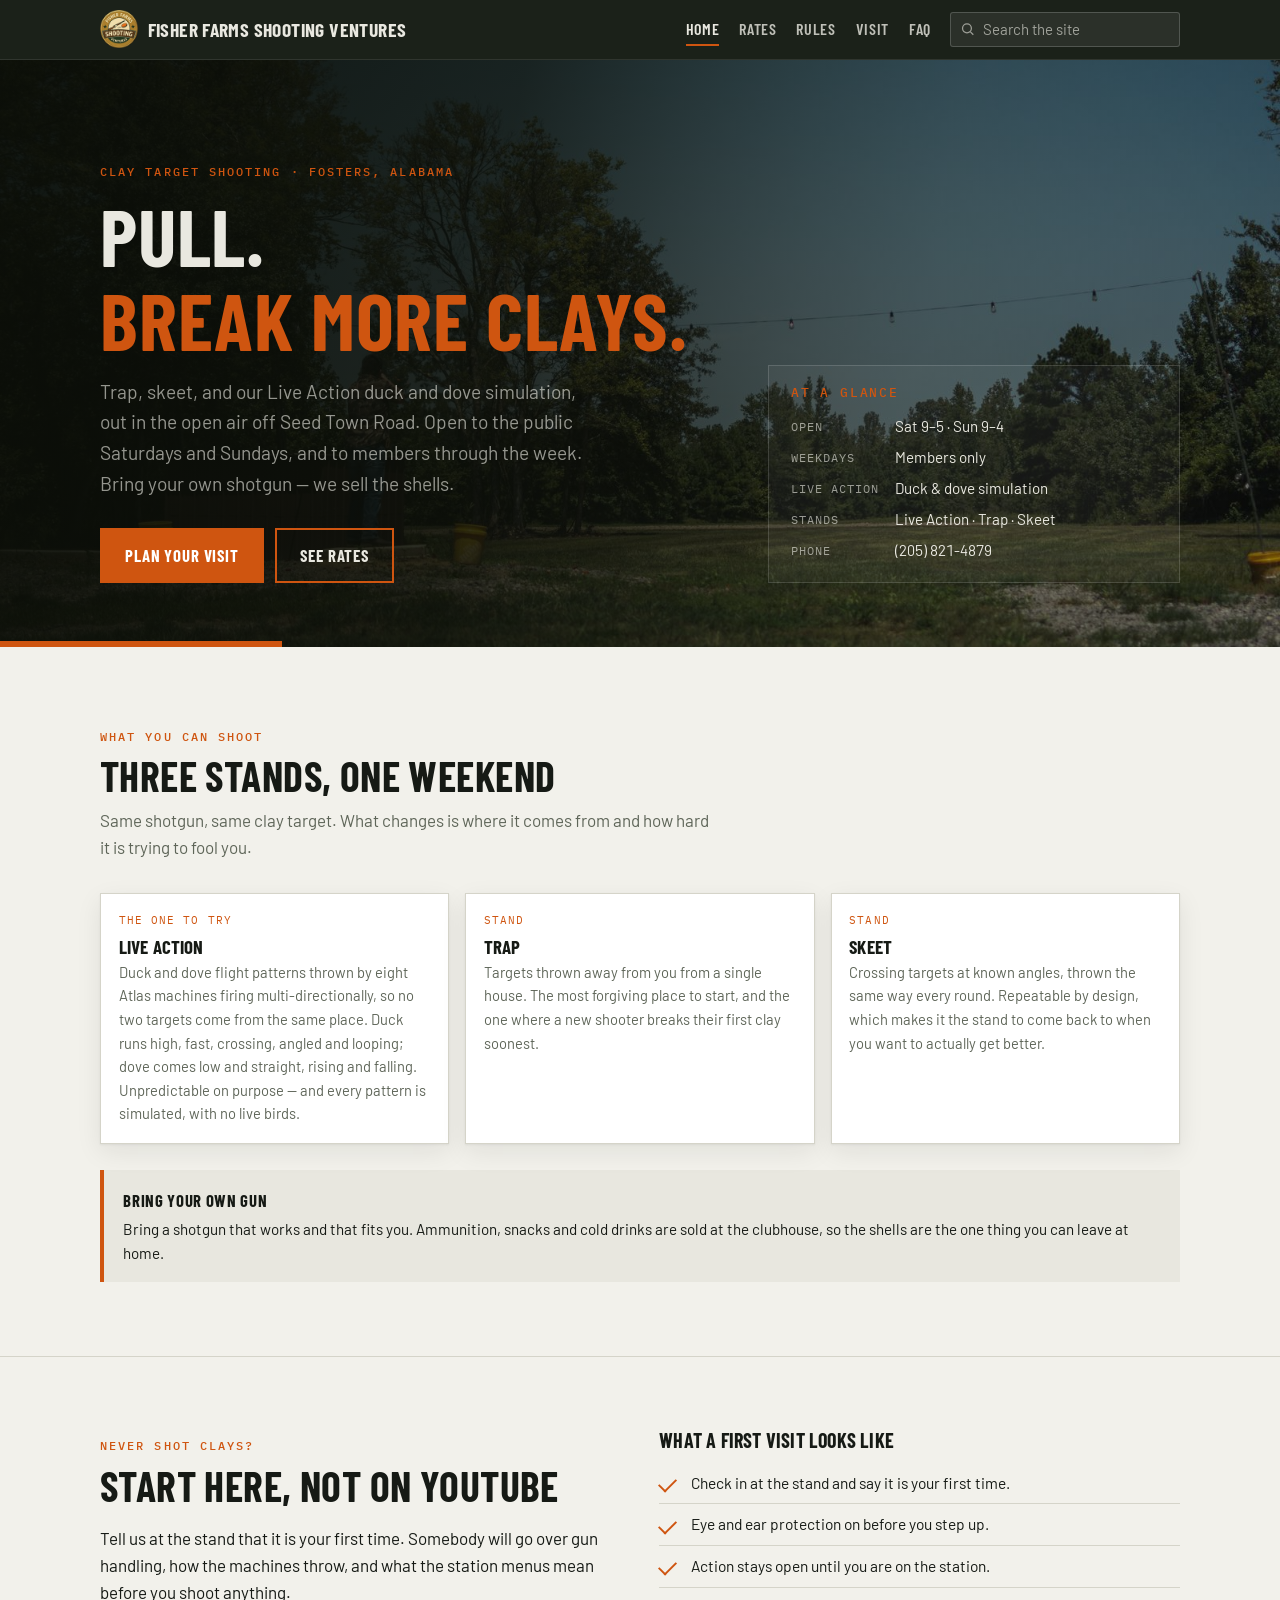
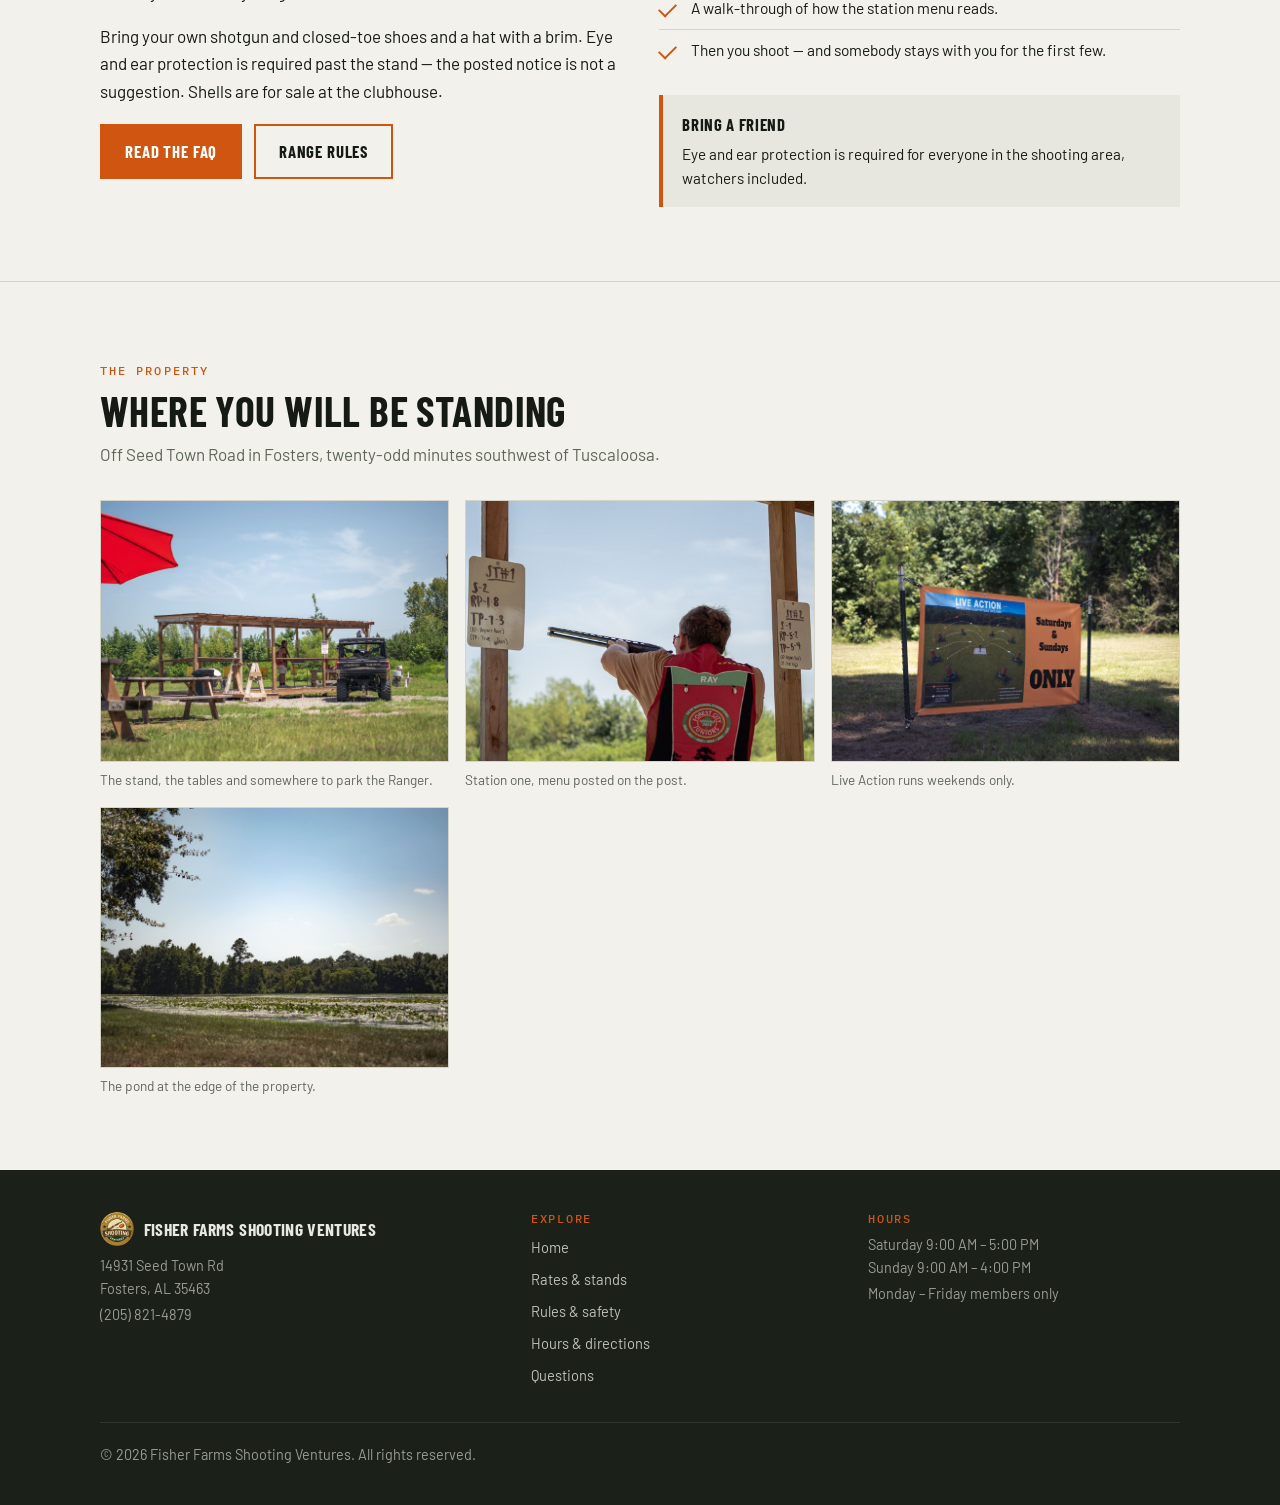
==== index.html @ 790e0efd "Remove" ====
<!doctype html>
<html lang="en">
<head>
<meta charset="utf-8">
<meta name="viewport" content="width=device-width, initial-scale=1">
<title>Fisher Farms Shooting Ventures — Live Action, Trap &amp; Skeet</title>
<meta name="description" content="Outdoor clay target shooting in Fosters, Alabama: Live Action duck and dove simulation, trap and skeet. Open to the public Saturdays and Sundays; weekdays for members.">
<link rel="preconnect" href="https://fonts.googleapis.com">
<link rel="preconnect" href="https://fonts.gstatic.com" crossorigin>
<link rel="stylesheet" href="https://fonts.googleapis.com/css2?family=Barlow+Condensed:wght@600;700&family=Barlow:wght@400;500;600&family=IBM+Plex+Mono:wght@400;500&display=swap">
<link rel="stylesheet" href="style.css">
<link rel="icon" href="favicon.ico" sizes="32x32">
<link rel="icon" href="icon.svg" type="image/svg+xml">
<link rel="apple-touch-icon" href="apple-touch-icon.png">
<meta name="theme-color" content="#21351c">

<meta property="og:type" content="website">
<meta property="og:site_name" content="Fisher Farms Shooting Ventures">
<meta property="og:title" content="Fisher Farms Shooting Ventures">
<meta property="og:description" content="Outdoor clay target shooting in Fosters, Alabama. Live Action duck and dove simulation, trap and skeet. Open to the public Saturdays and Sundays; weekdays for members.">
<meta property="og:url" content="https://www.fisherfarmsshootingventures.com/">
<meta property="og:image" content="https://www.fisherfarmsshootingventures.com/images/field-station-shooter.jpg">
<meta property="og:image:width" content="1600">
<meta property="og:image:height" content="1067">
<meta property="og:image:alt" content="A shooter on the stand at Fisher Farms Shooting Ventures under an open sky">
<meta name="twitter:card" content="summary_large_image">
<meta name="twitter:title" content="Fisher Farms Shooting Ventures">
<meta name="twitter:description" content="Outdoor clay target shooting in Fosters, Alabama. Live Action duck and dove simulation, trap and skeet. Open to the public Saturdays and Sundays; weekdays for members.">
<meta name="twitter:image" content="https://www.fisherfarmsshootingventures.com/images/field-station-shooter.jpg">
<link rel="canonical" href="https://www.fisherfarmsshootingventures.com/">
<script type="application/ld+json">
{
  "@context": "https://schema.org",
  "@type": "LocalBusiness",
  "name": "Fisher Farms Shooting Ventures",
  "url": "https://www.fisherfarmsshootingventures.com/",
  "telephone": "+1-205-821-4879",
  "email": "fisherfarmsshootingventures@gmail.com",
  "address": {
    "@type": "PostalAddress",
    "streetAddress": "14931 Seed Town Rd",
    "addressLocality": "Fosters",
    "addressRegion": "AL",
    "postalCode": "35463",
    "addressCountry": "US"
  },
  "openingHoursSpecification": [
    {
      "@type": "OpeningHoursSpecification",
      "dayOfWeek": "Saturday",
      "opens": "09:00",
      "closes": "17:00"
    },
    {
      "@type": "OpeningHoursSpecification",
      "dayOfWeek": "Sunday",
      "opens": "09:00",
      "closes": "16:00"
    }
  ],
  "image": "https://www.fisherfarmsshootingventures.com/images/logo.png",
  "logo": "https://www.fisherfarmsshootingventures.com/images/logo.png",
  "description": "Outdoor clay target shooting in Fosters, Alabama. Live Action duck and dove flight pattern simulation, trap and skeet. Open to the public Saturdays and Sundays; weekdays for members.",
  "priceRange": "$$",
  "areaServed": "Tuscaloosa County, Alabama"
}
</script>
</head>
<body data-page="Home">
<a class="skip" href="#main">Skip to content</a>
<header class="topbar">
  <div class="wrap">
    <a class="brand" href="index.html"><img class="logo" src="images/logo-96.png" alt="" width="96" height="96">Fisher Farms Shooting Ventures</a>
    <nav class="nav" aria-label="Main">
      <a href="index.html" aria-current="page">Home</a>
      <a href="rates.html">Rates</a>
      <a href="rules.html">Rules</a>
      <a href="visit.html">Visit</a>
      <a href="faq.html">FAQ</a>
    </nav>
    <div class="search">
      <span class="icon" aria-hidden="true"><svg viewBox="0 0 24 24"><circle cx="11" cy="11" r="7"/><line x1="16.5" y1="16.5" x2="21" y2="21"/></svg></span>
      <input id="site-search" type="search" placeholder="Search the site" autocomplete="off" spellcheck="false"
             role="combobox" aria-expanded="false" aria-controls="search-results" aria-autocomplete="list"
             aria-label="Search this site">
      <div class="results" id="search-results"><ul role="listbox" aria-label="Search results"></ul></div>
    </div>
  </div>
</header>
<main id="main">

<section class="hero" style="border-bottom:0">
  <div class="hero-bg" aria-hidden="true">
    <img src="images/field-station-shooter.jpg" alt="" width="1600" height="1067" fetchpriority="high">
  </div>
  <div class="wrap hero-grid">
    <div>
      <span class="eyebrow">Clay target shooting &middot; Fosters, Alabama</span>
      <h1>Pull.<em>Break more clays.</em></h1>
      <p class="lede">Trap, skeet, and our Live Action duck and dove simulation, out in the open air off Seed Town Road. Open to the public Saturdays and Sundays, and to members through the week. Bring your own shotgun &mdash; we sell the shells.</p>
      <div class="btnrow">
        <a class="btn btn-solid" href="visit.html">Plan your visit</a>
        <a class="btn btn-ghost" href="rates.html">See rates</a>
      </div>
    </div>
    <div class="board">
      <h2>At a glance</h2>
      <dl>
        <dt>Open</dt><dd>Sat 9&ndash;5 &middot; Sun 9&ndash;4</dd>
        <dt>Weekdays</dt><dd>Members only</dd>
        <dt>Live Action</dt><dd>Duck &amp; dove simulation</dd>
        <dt>Stands</dt><dd>Live Action &middot; Trap &middot; Skeet</dd>
        <dt>Phone</dt><dd>(205) 821-4879</dd>
      </dl>
    </div>
  </div>
</section>

<section id="disciplines">
  <div class="wrap">
    <div class="sec-head">
      <span class="eyebrow">What you can shoot</span>
      <h2>Three stands, one weekend</h2>
      <p>Same shotgun, same clay target. What changes is where it comes from and how hard it is trying to fool you.</p>
    </div>
    <div class="tiles" style="grid-template-columns:repeat(auto-fit,minmax(260px,1fr))">
      <div class="tile">
        <span class="tag">The one to try</span>
        <h3>Live Action</h3>
        <p>Duck and dove flight patterns thrown by eight Atlas machines firing multi-directionally, so no two targets come from the same place. Duck runs high, fast, crossing, angled and looping; dove comes low and straight, rising and falling. Unpredictable on purpose &mdash; and every pattern is simulated, with no live birds.</p>
      </div>
      <div class="tile">
        <span class="tag">Stand</span>
        <h3>Trap</h3>
        <p>Targets thrown away from you from a single house. The most forgiving place to start, and the one where a new shooter breaks their first clay soonest.</p>
      </div>
      <div class="tile">
        <span class="tag">Stand</span>
        <h3>Skeet</h3>
        <p>Crossing targets at known angles, thrown the same way every round. Repeatable by design, which makes it the stand to come back to when you want to actually get better.</p>
      </div>
    </div>
    <div class="callout" style="margin-top:1.6rem">
      <strong>Bring your own gun</strong>
      <p>Bring a shotgun that works and that fits you. Ammunition, snacks and cold drinks are sold at the clubhouse, so the shells are the one thing you can leave at home.</p>
    </div>
  </div>
</section>

<section id="first-time">
  <div class="wrap grid-even">
    <div>
      <span class="eyebrow">Never shot clays?</span>
      <h2 style="font-size:clamp(1.8rem,3.8vw,2.6rem);margin:.4rem 0 .8rem">Start here, not on YouTube</h2>
      <p>Tell us at the stand that it is your first time. Somebody will go over gun handling, how the machines throw, and what the station menus mean before you shoot anything.</p>
      <p>Bring your own shotgun and closed-toe shoes and a hat with a brim. Eye and ear protection is required past the stand &mdash; the posted notice is not a suggestion. Shells are for sale at the clubhouse.</p>
      
      <div class="btnrow" style="margin-top:1.2rem">
        <a class="btn btn-solid" href="faq.html">Read the FAQ</a>
        <a class="btn btn-ghost" href="rules.html">Range rules</a>
      </div>
    </div>
    <div>
      <h3 style="font-size:1.25rem;margin-bottom:.7rem">What a first visit looks like</h3>
      <ul class="checklist">
        <li>Check in at the stand and say it is your first time.</li>
        <li>Eye and ear protection on before you step up.</li>
        <li>Action stays open until you are on the station.</li>
        <li>A walk-through of how the station menu reads.</li>
        <li>Then you shoot &mdash; and somebody stays with you for the first few.</li>
      </ul>
      <div class="callout">
        <strong>Bring a friend</strong>
        <p>Eye and ear protection is required for everyone in the shooting area, watchers included.</p>
      </div>
    </div>
  </div>
</section>

<section id="photos">
  <div class="wrap">
    <div class="sec-head">
      <span class="eyebrow">The property</span>
      <h2>Where you will be standing</h2>
      <p>Off Seed Town Road in Fosters, twenty-odd minutes southwest of Tuscaloosa.</p>
    </div>
    <div class="photos">
      <figure>
        <img src="images/covered-stand.jpg" alt="The covered shooting stand seen across the grass, with picnic tables and a red umbrella in the foreground and a utility vehicle parked alongside" width="1600" height="1067" loading="lazy">
        <figcaption>The stand, the tables and somewhere to park the Ranger.</figcaption>
      </figure>
      <figure>
        <img src="images/station-one-shooter.jpg" alt="A shooter in a red vest mounted on a shotgun at station one, with the station menu sign posted on the timber beside him" width="1066" height="1600" loading="lazy">
        <figcaption>Station one, menu posted on the post.</figcaption>
      </figure>
      <figure>
        <img src="images/live-action-banner.jpg" alt="An orange banner at the edge of the field reading Live Action, duck and dove flight patterns simulation, Saturdays and Sundays only" width="1600" height="1067" loading="lazy">
        <figcaption>Live Action runs weekends only.</figcaption>
      </figure>
      <figure>
        <img src="images/pond-treeline.jpg" alt="A lily-covered pond backed by a dense green treeline under an open blue sky" width="1600" height="1067" loading="lazy">
        <figcaption>The pond at the edge of the property.</figcaption>
      </figure>
    </div>
  </div>
</section>

</main>

<footer class="site">
  <div class="wrap">
    <div>
      <div class="brand"><img class="logo" src="images/logo-96.png" alt="Fisher Farms Shooting Ventures logo" width="96" height="96">Fisher Farms Shooting Ventures</div>
      <p>14931 Seed Town Rd<br>Fosters, AL 35463</p>
      <p>(205) 821-4879</p>
    </div>
    <div>
      <h2>Explore</h2>
      <ul>
        <li><a href="index.html">Home</a></li>
        <li><a href="rates.html">Rates &amp; stands</a></li>
        <li><a href="rules.html">Rules &amp; safety</a></li>
        <li><a href="visit.html">Hours &amp; directions</a></li>
        <li><a href="faq.html">Questions</a></li>
      </ul>
    </div>
    <div>
      <h2>Hours</h2>
      <p>Saturday 9:00 AM &ndash; 5:00 PM<br>Sunday 9:00 AM &ndash; 4:00 PM</p>
      <p>Monday &ndash; Friday members only</p>
    </div>
  </div>
  <div class="wrap colophon">
    <p>&copy; 2026 Fisher Farms Shooting Ventures. All rights reserved.</p>
  </div>
</footer>

<script src="search-data.js"></script>
<script src="search.js"></script>
</body>
</html>
---- style.css ----
/* ============================================================
   Fisher Farms Shooting Ventures — shared stylesheet
   One file, loaded by every page. Edit here, every page changes.
   ============================================================ */

:root{
  --ink:#161a15;
  --paper:#f2f1eb;
  --surface:#ffffff;
  --surface-2:#e8e7df;
  --line:#d5d4c9;
  --muted:#5f6659;
  --accent:#cf5510;
  --accent-ink:#ffffff;
  --steel:#1b2119;
  --steel-ink:#e9e8e0;
  --steel-dim:rgba(233,232,224,.62);
  --shadow:0 1px 2px rgba(22,26,21,.06), 0 8px 24px rgba(22,26,21,.08);
  --mark:#ffd9a8;
  --mark-ink:#3a2408;
}
@media (prefers-color-scheme: dark){
  :root:not([data-theme="light"]){
    --ink:#e9e8e0;
    --paper:#12150f;
    --surface:#1a1e16;
    --surface-2:#222719;
    --line:#2f3529;
    --muted:#9aa392;
    --accent:#ff7433;
    --accent-ink:#180d05;
    --steel:#0b0e08;
    --steel-ink:#e9e8e0;
    --steel-dim:rgba(233,232,224,.6);
    --shadow:0 1px 2px rgba(0,0,0,.45), 0 8px 24px rgba(0,0,0,.4);
    --mark:#5c3d12;
    --mark-ink:#ffe6c4;
  }
}
:root[data-theme="dark"]{
  --ink:#e9e8e0;
  --paper:#12150f;
  --surface:#1a1e16;
  --surface-2:#222719;
  --line:#2f3529;
  --muted:#9aa392;
  --accent:#ff7433;
  --accent-ink:#180d05;
  --steel:#0b0e08;
  --steel-ink:#e9e8e0;
  --steel-dim:rgba(233,232,224,.6);
  --shadow:0 1px 2px rgba(0,0,0,.45), 0 8px 24px rgba(0,0,0,.4);
  --mark:#5c3d12;
  --mark-ink:#ffe6c4;
}

*{box-sizing:border-box}
html{scroll-behavior:smooth;scroll-padding-top:96px}
@media (prefers-reduced-motion: reduce){
  html{scroll-behavior:auto}
  *{animation:none !important;transition:none !important}
}
body{
  margin:0;background:var(--paper);color:var(--ink);
  font-family:"Barlow","Helvetica Neue",Arial,sans-serif;
  font-size:17px;line-height:1.6;-webkit-font-smoothing:antialiased;
}
h1,h2,h3,.cond{
  font-family:"Barlow Condensed","Barlow",Arial Narrow,sans-serif;
  font-weight:700;text-transform:uppercase;letter-spacing:.01em;
  line-height:1.05;text-wrap:balance;margin:0;
}
a{color:inherit}
img{max-width:100%;height:auto;display:block}
.wrap{width:min(1080px,92vw);margin-inline:auto}
.eyebrow{font-family:"IBM Plex Mono",ui-monospace,monospace;font-size:.72rem;letter-spacing:.18em;text-transform:uppercase;color:var(--accent);font-weight:500}
.skip{position:absolute;left:-9999px;top:0;background:var(--accent);color:var(--accent-ink);padding:.6rem 1rem;z-index:99}
.skip:focus{left:0}

/* ---------------- header ---------------- */
.topbar{position:sticky;top:0;z-index:40;background:var(--steel);color:var(--steel-ink);border-bottom:1px solid rgba(255,255,255,.09)}
.topbar .wrap{display:flex;align-items:center;gap:1.2rem;padding:.65rem 0;flex-wrap:wrap}
.brand{display:flex;align-items:center;gap:.6rem;font-family:"Barlow Condensed",sans-serif;font-weight:700;text-transform:uppercase;font-size:1.22rem;letter-spacing:.02em;text-decoration:none;white-space:nowrap;margin-right:auto}
.brand .dot{width:13px;height:13px;background:var(--accent);border-radius:50%;box-shadow:0 0 0 3px rgba(207,85,16,.25);flex:none}
.brand .logo{width:38px;height:38px;flex:none;display:block}
footer.site .brand .logo{width:34px;height:34px}
@media (max-width:900px){.brand .logo{width:34px;height:34px}}
.nav{display:flex;gap:1.25rem;font-family:"Barlow Condensed",sans-serif;text-transform:uppercase;font-weight:600;font-size:1rem;letter-spacing:.04em}
.nav a{text-decoration:none;opacity:.8;padding:.15rem 0;border-bottom:2px solid transparent;white-space:nowrap}
.nav a:hover{opacity:1;border-bottom-color:rgba(207,85,16,.5)}
.nav a[aria-current="page"]{opacity:1;border-bottom-color:var(--accent)}
.nav a:focus-visible{outline:2px solid var(--accent);outline-offset:3px;opacity:1}

/* ---------------- search ---------------- */
.search{position:relative;flex:none;width:230px}
.search input{
  width:100%;padding:.48rem .7rem .48rem 2rem;
  background:rgba(255,255,255,.07);color:var(--steel-ink);
  border:1px solid rgba(255,255,255,.18);border-radius:3px;
  font-family:"Barlow",sans-serif;font-size:.94rem;
}
.search input::placeholder{color:var(--steel-dim)}
.search input:focus{outline:none;border-color:var(--accent);background:rgba(255,255,255,.11)}
.search .icon{position:absolute;left:.6rem;top:50%;transform:translateY(-50%);width:.95rem;height:.95rem;opacity:.6;pointer-events:none}
.search .icon svg{display:block;width:100%;height:100%;stroke:currentColor;fill:none;stroke-width:2}

.results{
  position:absolute;top:calc(100% + .45rem);right:0;width:min(420px,86vw);
  background:var(--surface);color:var(--ink);
  border:1px solid var(--line);box-shadow:var(--shadow);
  max-height:min(60vh,420px);overflow-y:auto;display:none;border-radius:4px;
}
.results.open{display:block}
.results ul{list-style:none;margin:0;padding:0}
.results li a{
  display:block;padding:.7rem .9rem;text-decoration:none;
  border-bottom:1px solid var(--line);
}
.results li:last-child a{border-bottom:0}
.results li a:hover,.results li a:focus,.results li.active a{background:var(--surface-2);outline:none}
.results .r-page{font-family:"IBM Plex Mono",monospace;font-size:.64rem;letter-spacing:.14em;text-transform:uppercase;color:var(--accent);display:block;margin-bottom:.15rem}
.results .r-title{font-family:"Barlow Condensed",sans-serif;text-transform:uppercase;font-weight:700;font-size:1.05rem;line-height:1.15;display:block}
.results .r-snip{font-size:.86rem;color:var(--muted);line-height:1.45;margin-top:.12rem;display:block}
.results mark{background:var(--mark);color:var(--mark-ink);padding:0 .1em;border-radius:2px}
.results .r-empty{padding:.9rem;font-size:.9rem;color:var(--muted)}
.results .r-empty b{color:var(--ink)}

@media (max-width:900px){
  .topbar .wrap{padding-bottom:.55rem}
  .brand{margin-right:0;width:100%;white-space:normal;font-size:1.08rem;line-height:1.2;align-items:flex-start}
  .brand .dot{margin-top:.3rem}
  .nav{order:3;width:100%;overflow-x:auto;padding-bottom:.2rem;gap:1.1rem;-webkit-overflow-scrolling:touch}
  .search{order:2;width:100%}
  .results{right:auto;left:0;width:100%}
}

/* ---------------- hero ---------------- */
.hero{background:var(--steel);color:var(--steel-ink);padding:clamp(3rem,9vw,6rem) 0 0;position:relative;overflow:hidden;isolation:isolate}
.hero-bg{position:absolute;inset:0;z-index:0}
.hero-bg img{width:100%;height:100%;object-fit:cover;object-position:50% 58%}
.hero-bg::after{
  content:"";position:absolute;inset:0;
  background:linear-gradient(100deg, rgba(11,14,8,.94) 0%, rgba(11,14,8,.86) 38%, rgba(11,14,8,.55) 70%, rgba(11,14,8,.35) 100%);
}
@media (max-width:860px){
  .hero-bg::after{background:linear-gradient(180deg, rgba(11,14,8,.82) 0%, rgba(11,14,8,.9) 55%, rgba(11,14,8,.95) 100%)}
}
.hero > .wrap{position:relative;z-index:1}
.hero::after{content:"";position:absolute;inset:auto 0 0 0;height:6px;background:linear-gradient(90deg,var(--accent) 0 22%,transparent 22% 100%)}
.hero-grid{display:grid;grid-template-columns:1.35fr .9fr;gap:clamp(1.5rem,4vw,3.5rem);align-items:end;padding-bottom:clamp(2.5rem,6vw,4rem)}
@media (max-width:860px){.hero-grid{grid-template-columns:1fr;align-items:start}}
.hero h1{font-size:clamp(2.6rem,7.5vw,5rem);margin:.6rem 0 1rem}
.hero h1 em{font-style:normal;color:var(--accent);display:block}
.hero p.lede{font-size:clamp(1.05rem,2vw,1.2rem);max-width:46ch;color:var(--steel-dim);margin:0 0 1.8rem}

/* smaller hero for interior pages */
.page-hero{background:var(--steel);color:var(--steel-ink);padding:clamp(2.2rem,6vw,3.6rem) 0;position:relative}
.page-hero::after{content:"";position:absolute;inset:auto 0 0 0;height:5px;background:linear-gradient(90deg,var(--accent) 0 18%,transparent 18% 100%)}
.page-hero h1{font-size:clamp(2.1rem,5.5vw,3.4rem);margin:.5rem 0 .55rem}
.page-hero p{margin:0;color:var(--steel-dim);max-width:60ch;font-size:1.05rem}

.btnrow{display:flex;flex-wrap:wrap;gap:.7rem}
.btn{display:inline-block;padding:.75rem 1.45rem;font-family:"Barlow Condensed",sans-serif;font-weight:700;text-transform:uppercase;letter-spacing:.05em;font-size:1.05rem;text-decoration:none;border:2px solid var(--accent);transition:transform .12s ease,background-color .12s ease}
.btn-solid{background:var(--accent);color:var(--accent-ink)}
.btn-ghost{background:transparent;color:inherit}
.btn:hover{transform:translateY(-1px)}
.btn-ghost:hover{background:rgba(207,85,16,.14)}
.btn:focus-visible{outline:3px solid currentColor;outline-offset:2px}

.board{border:1px solid rgba(255,255,255,.14);background:rgba(255,255,255,.04);padding:1.25rem 1.35rem}
.board h2{font-size:.8rem;letter-spacing:.14em;text-transform:uppercase;color:var(--accent);margin-bottom:.9rem;font-family:"IBM Plex Mono",monospace;font-weight:500}
.board dl{margin:0;display:grid;grid-template-columns:auto 1fr;gap:.42rem 1rem;font-size:.95rem}
.board dt{font-family:"IBM Plex Mono",monospace;font-size:.78rem;text-transform:uppercase;letter-spacing:.08em;color:var(--steel-dim);padding-top:.18rem}
.board dd{margin:0;font-variant-numeric:tabular-nums}

/* ---------------- sections ---------------- */
section{padding:clamp(2.6rem,6vw,4.6rem) 0;border-bottom:1px solid var(--line)}
section:last-of-type{border-bottom:0}
.sec-head{margin-bottom:2rem;max-width:62ch}
.sec-head h2{font-size:clamp(1.8rem,3.8vw,2.6rem);margin:.4rem 0 .55rem}
.sec-head p{color:var(--muted);margin:0;max-width:62ch}

/* ---------------- tables ---------------- */
.tablewrap{overflow-x:auto}
table{width:100%;border-collapse:collapse;font-size:.98rem}
caption{text-align:left;font-family:"IBM Plex Mono",monospace;font-size:.74rem;letter-spacing:.14em;text-transform:uppercase;color:var(--muted);padding:0 0 .7rem}
th,td{text-align:left;padding:.7rem .6rem;border-bottom:1px solid var(--line)}
th{font-family:"Barlow Condensed",sans-serif;text-transform:uppercase;letter-spacing:.06em;font-size:.95rem;color:var(--muted);font-weight:700}
td.price{text-align:right;font-family:"IBM Plex Mono",monospace;font-variant-numeric:tabular-nums;white-space:nowrap;font-weight:500}
tbody tr:last-child td{border-bottom:0}
.note{font-size:.88rem;color:var(--muted);margin-top:.9rem}

/* ---------------- cards ---------------- */
.grid-2{display:grid;grid-template-columns:1.25fr 1fr;gap:2.4rem}
.grid-even{display:grid;grid-template-columns:1fr 1fr;gap:2.4rem}
@media (max-width:860px){.grid-2,.grid-even{grid-template-columns:1fr;gap:2rem}}
.cards{display:grid;gap:1rem}
.card{background:var(--surface);border:1px solid var(--line);padding:1.3rem 1.35rem;box-shadow:var(--shadow)}
.card.featured{border-color:var(--accent);border-width:2px;position:relative}
.card.featured::before{content:"Most popular";position:absolute;top:-.72rem;left:1.2rem;background:var(--accent);color:var(--accent-ink);font-family:"IBM Plex Mono",monospace;font-size:.66rem;letter-spacing:.12em;text-transform:uppercase;padding:.2rem .55rem}
.card h3{font-size:1.32rem;margin-bottom:.15rem}
.card .cost{font-family:"IBM Plex Mono",monospace;font-size:1.45rem;font-variant-numeric:tabular-nums;font-weight:500;margin:.35rem 0 .8rem;display:block}
.card .cost small{font-size:.8rem;color:var(--muted);font-family:"Barlow",sans-serif}
.card ul{margin:0;padding-left:1.1rem;font-size:.94rem;color:var(--muted)}
.card li{margin-bottom:.3rem}

.tiles{display:grid;grid-template-columns:repeat(4,1fr);gap:1rem}
.cards-3{display:grid;grid-template-columns:repeat(auto-fit,minmax(235px,1fr));gap:1rem}
@media (max-width:860px){.tiles{grid-template-columns:repeat(2,1fr)}}
@media (max-width:480px){.tiles{grid-template-columns:1fr}}
.tile{background:var(--surface);border:1px solid var(--line);padding:1.1rem;box-shadow:var(--shadow);text-decoration:none;display:block;transition:transform .12s ease,border-color .12s ease}
a.tile:hover{transform:translateY(-2px);border-color:var(--accent)}
.tile h3{font-size:1.18rem;margin-bottom:.25rem}
.tile .tag{font-family:"IBM Plex Mono",monospace;font-size:.68rem;letter-spacing:.1em;text-transform:uppercase;color:var(--accent);display:block;margin-bottom:.5rem}
.tile p{margin:0;font-size:.92rem;color:var(--muted)}

/* ---------------- rules ---------------- */
.four{list-style:none;margin:0;padding:0;counter-reset:rule}
.four li{counter-increment:rule;position:relative;padding:.9rem 0 .9rem 3.2rem;border-bottom:1px solid var(--line);font-weight:500}
.four li:last-child{border-bottom:0}
.four li::before{content:counter(rule,decimal-leading-zero);position:absolute;left:0;top:.85rem;font-family:"IBM Plex Mono",monospace;font-size:.9rem;color:var(--accent);font-weight:500;border:1px solid var(--accent);padding:.1rem .4rem}
.houserules,.checklist{list-style:none;margin:0;padding:0}
.houserules li{padding:.55rem 0 .55rem 1.6rem;position:relative;font-size:.97rem}
.houserules li::before{content:"";position:absolute;left:0;top:1.02rem;width:.55rem;height:.55rem;background:var(--accent);border-radius:50%}
.checklist li{padding:.5rem 0 .5rem 2rem;position:relative;font-size:.97rem;border-bottom:1px solid var(--line)}
.checklist li:last-child{border-bottom:0}
.checklist li::before{content:"";position:absolute;left:0;top:.95rem;width:.95rem;height:.5rem;border-left:2px solid var(--accent);border-bottom:2px solid var(--accent);transform:rotate(-45deg)}

.callout{background:var(--surface-2);border-left:4px solid var(--accent);padding:1.05rem 1.2rem;margin-top:1.5rem;font-size:.95rem}
.callout strong{font-family:"Barlow Condensed",sans-serif;text-transform:uppercase;letter-spacing:.04em;font-size:1.05rem;display:block;margin-bottom:.2rem}
.callout p{margin:0}

/* ---------------- FAQ ---------------- */
.faq{border-top:1px solid var(--line);margin-top:1.2rem}
.faq details{border-bottom:1px solid var(--line);background:transparent}
.faq summary{
  cursor:pointer;list-style:none;padding:1rem 2.2rem 1rem 0;position:relative;
  font-family:"Barlow Condensed",sans-serif;text-transform:uppercase;font-weight:700;
  font-size:1.18rem;letter-spacing:.01em;line-height:1.2;
}
.faq summary::-webkit-details-marker{display:none}
.faq summary::after{
  content:"";position:absolute;right:.35rem;top:1.35rem;width:.6rem;height:.6rem;
  border-right:2px solid var(--accent);border-bottom:2px solid var(--accent);
  transform:rotate(45deg);transition:transform .15s ease;
}
.faq details[open] summary::after{transform:rotate(-135deg);top:1.5rem}
.faq summary:hover{color:var(--accent)}
.faq summary:focus-visible{outline:2px solid var(--accent);outline-offset:2px}
.faq .answer{padding:0 0 1.1rem;color:var(--muted);font-size:.97rem;max-width:70ch}
.faq .answer p{margin:0 0 .7rem}
.faq .answer p:last-child{margin-bottom:0}
.faq .answer a{color:var(--accent)}
.faq-group{margin-bottom:2.4rem}
.faq-group > h2{font-size:1.4rem;margin-bottom:.2rem}

/* ---------------- hours & contact ---------------- */
.hours{width:100%;border-collapse:collapse;margin-bottom:1.4rem}
.hours td{padding:.55rem .4rem;border-bottom:1px solid var(--line);font-variant-numeric:tabular-nums}
.hours td:first-child{font-family:"Barlow Condensed",sans-serif;text-transform:uppercase;font-weight:700;letter-spacing:.04em}
.hours td:last-child{text-align:right;font-family:"IBM Plex Mono",monospace;font-size:.92rem}
.contact p{margin:.2rem 0 1.1rem}
.contact a{color:var(--accent);text-decoration-thickness:1px;text-underline-offset:3px}
.label{font-family:"IBM Plex Mono",monospace;font-size:.72rem;letter-spacing:.14em;text-transform:uppercase;color:var(--muted);display:block;margin-bottom:.15rem}

/* ---------------- photo slots ---------------- */
.photos{display:grid;grid-template-columns:repeat(3,1fr);gap:1rem}
@media (max-width:760px){.photos{grid-template-columns:repeat(2,1fr)}}
@media (max-width:480px){.photos{grid-template-columns:1fr}}
.photo-slot{
  aspect-ratio:4/3;border:2px dashed var(--line);background:var(--surface);
  display:grid;place-content:center;text-align:center;padding:1rem;gap:.3rem;
}
.photos figure img{width:100%;aspect-ratio:4/3;object-fit:cover;object-position:50% 42%;border:1px solid var(--line)}
.photo-slot span{font-family:"IBM Plex Mono",monospace;font-size:.68rem;letter-spacing:.12em;text-transform:uppercase;color:var(--accent)}
.photo-slot em{font-style:normal;font-size:.88rem;color:var(--muted)}
figure{margin:0}
figcaption{font-size:.85rem;color:var(--muted);margin-top:.4rem}

/* ---------------- footer ---------------- */
footer.site{background:var(--steel);color:var(--steel-ink);padding:2.6rem 0 2.2rem}
footer.site .wrap{display:grid;grid-template-columns:1.3fr 1fr 1fr;gap:1.6rem}
@media (max-width:760px){footer.site .wrap{grid-template-columns:1fr;gap:1.4rem}}
footer.site p{margin:.2rem 0;font-size:.9rem;color:var(--steel-dim)}
footer.site .brand{font-size:1.1rem;margin-bottom:.5rem}
footer.site h2{font-size:.78rem;font-family:"IBM Plex Mono",monospace;letter-spacing:.14em;color:var(--accent);font-weight:500;margin-bottom:.5rem}
footer.site ul{list-style:none;margin:0;padding:0}
footer.site li{margin-bottom:.3rem}
footer.site a{color:var(--steel-ink);text-decoration:none;font-size:.92rem;opacity:.8}
footer.site a:hover{opacity:1;color:var(--accent)}
.colophon{border-top:1px solid rgba(255,255,255,.09);margin-top:1.8rem;padding-top:1.1rem}
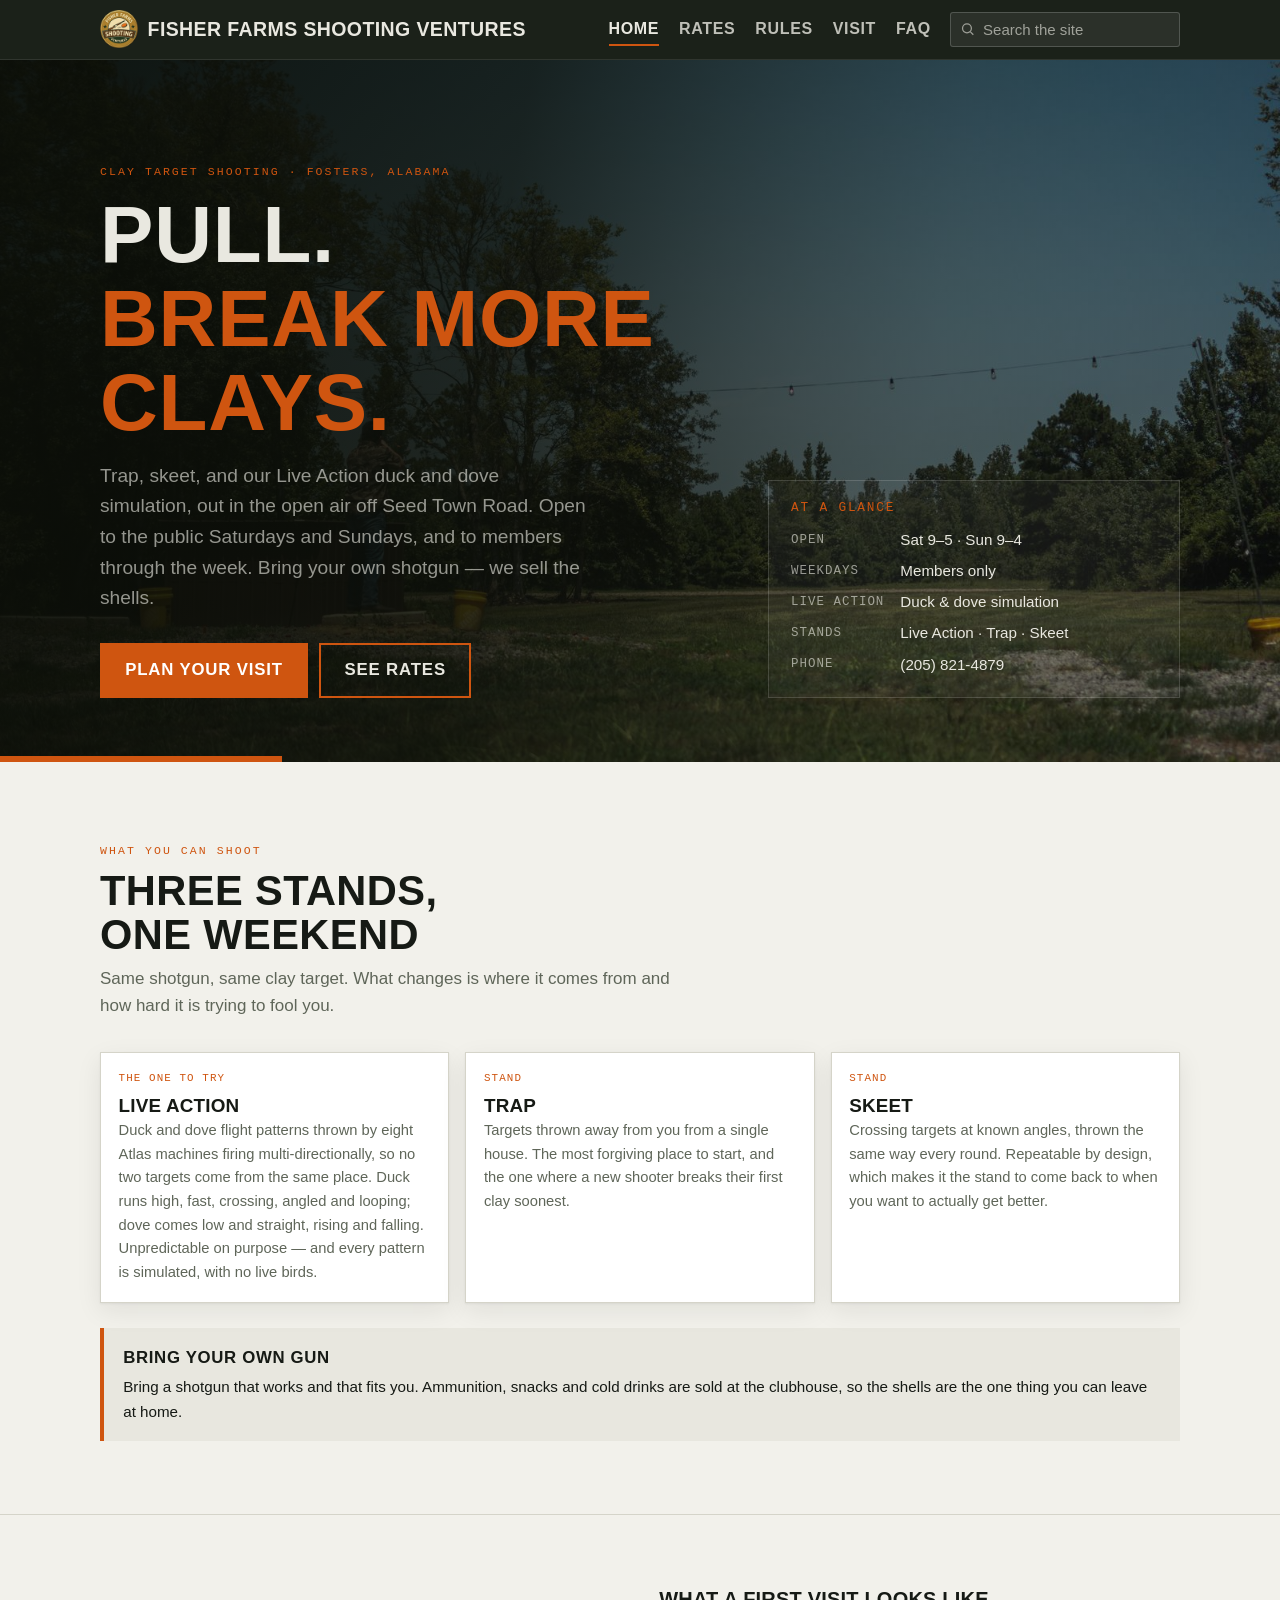
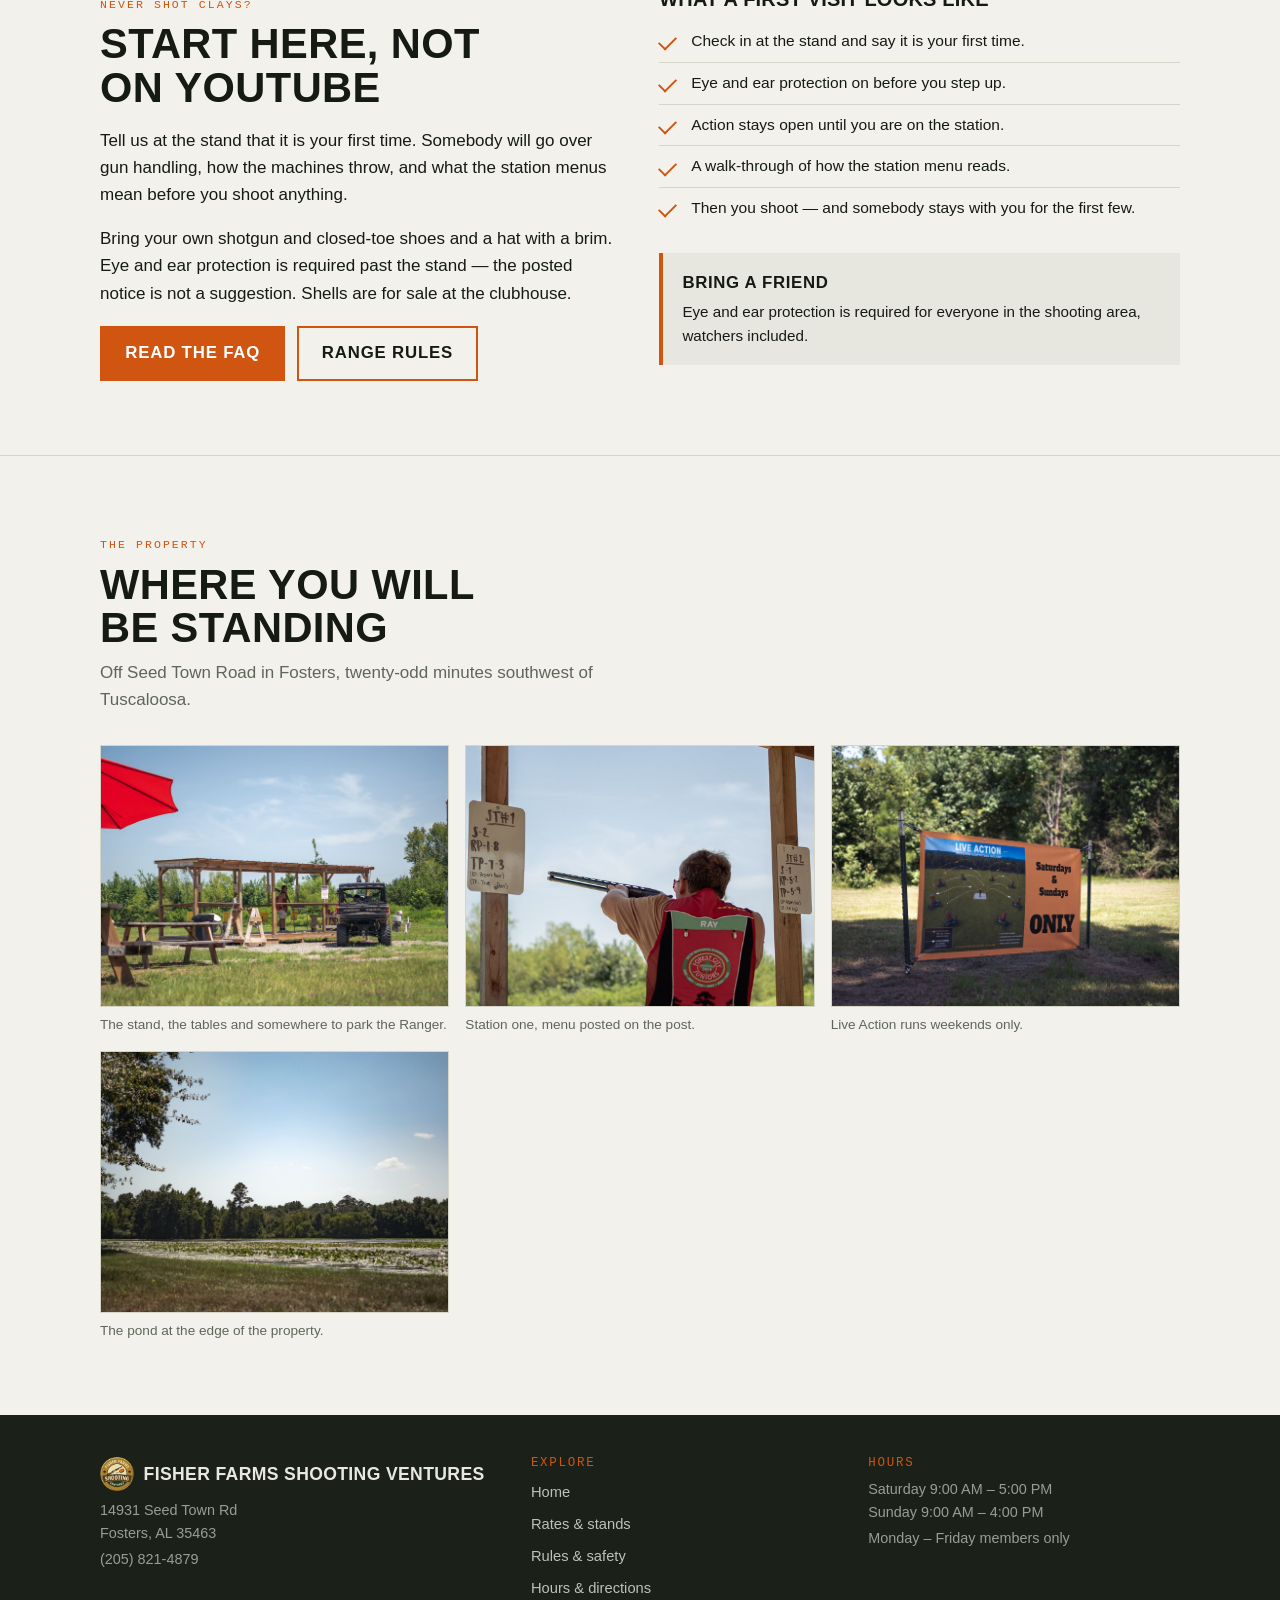
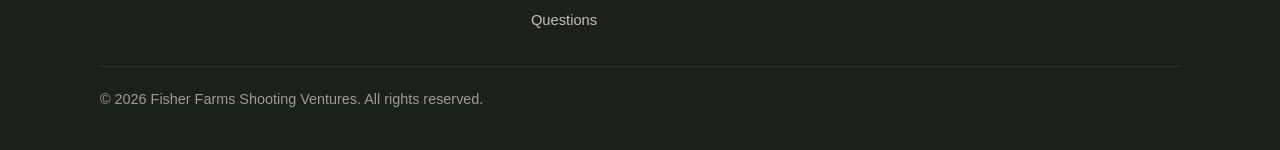
==== commit 1e899b39: "Security update" ====
--- a/index.html
+++ b/index.html
@@ -3,6 +3,8 @@
 <head>
 <meta charset="utf-8">
 <meta name="viewport" content="width=device-width, initial-scale=1">
+<meta http-equiv="Content-Security-Policy" content="default-src 'self'; img-src 'self' data:; style-src 'self' 'unsafe-inline' https://fonts.googleapis.com; font-src 'self' https://fonts.gstatic.com; script-src 'self'; connect-src 'none'; object-src 'none'; base-uri 'self'; form-action 'none'">
+<meta name="referrer" content="strict-origin-when-cross-origin">
 <title>Fisher Farms Shooting Ventures — Live Action, Trap &amp; Skeet</title>
 <meta name="description" content="Outdoor clay target shooting in Fosters, Alabama: Live Action duck and dove simulation, trap and skeet. Open to the public Saturdays and Sundays; weekdays for members.">
 <link rel="preconnect" href="https://fonts.googleapis.com">
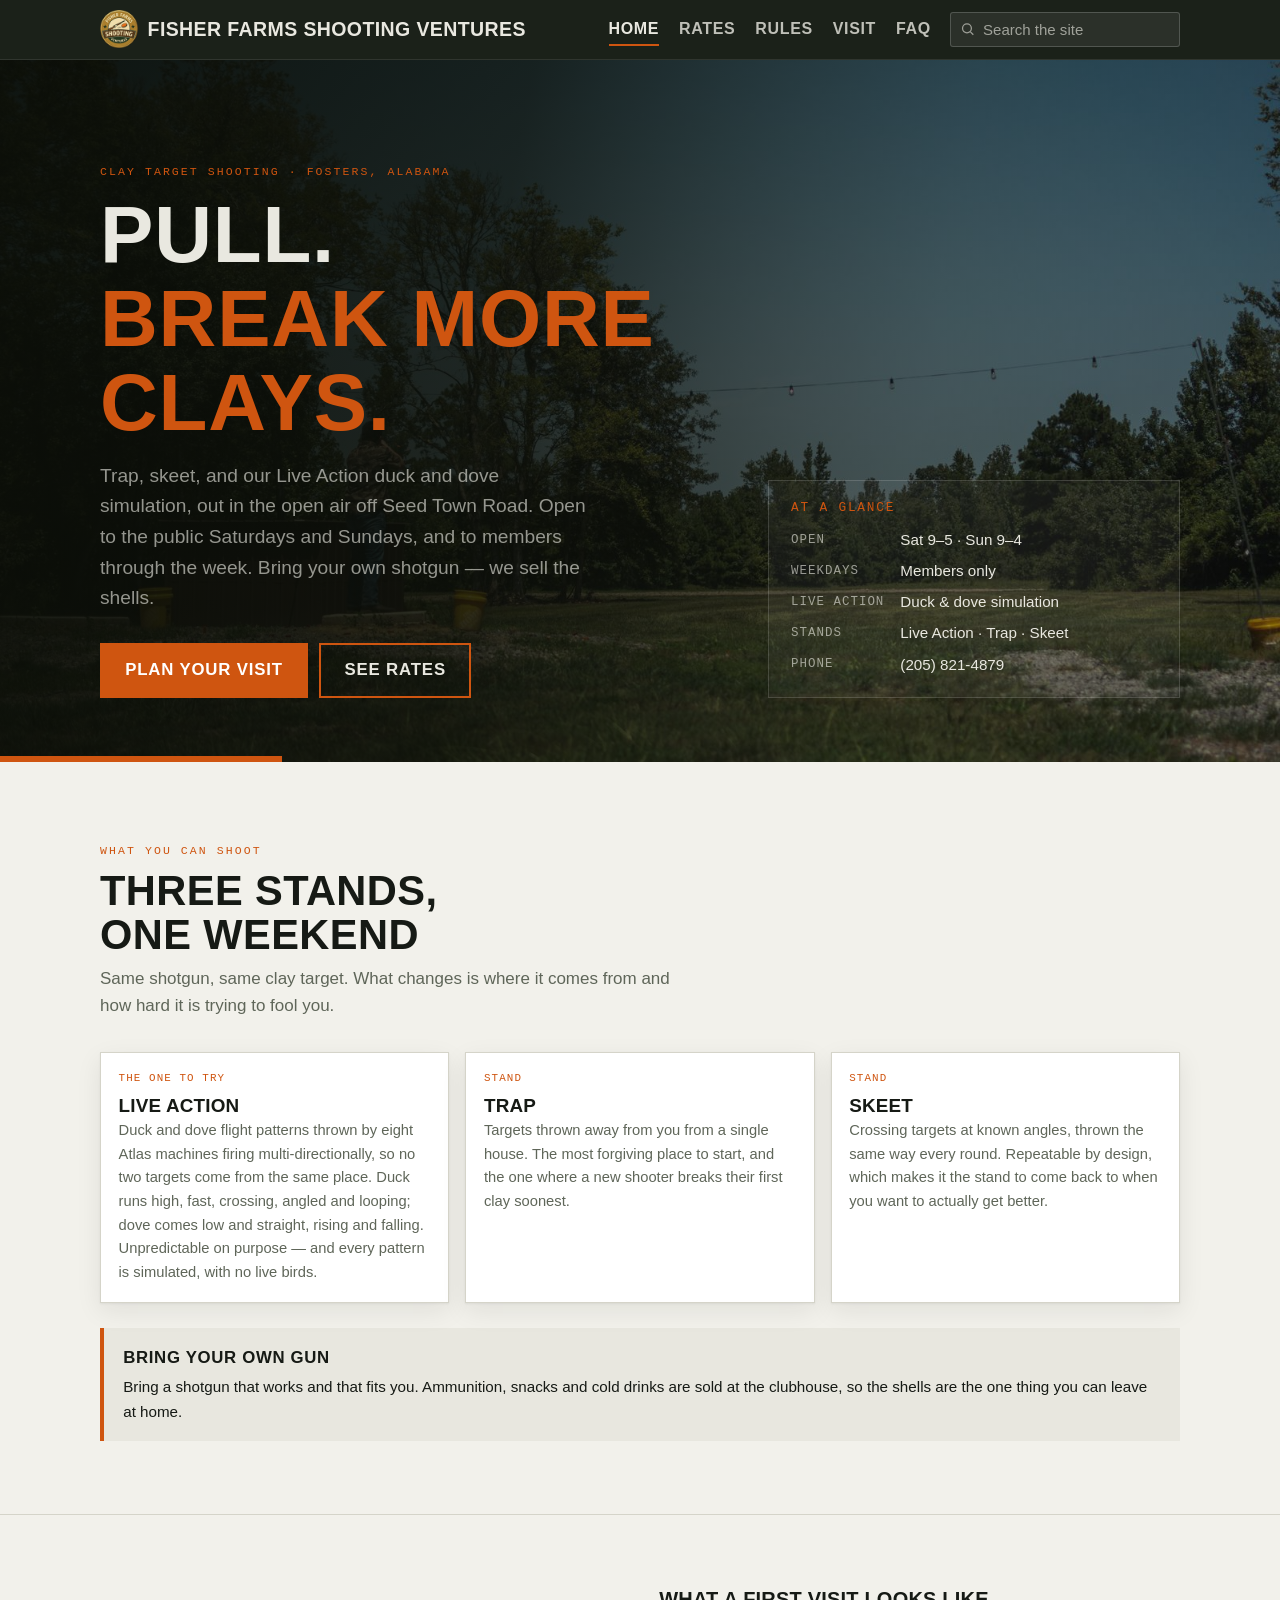
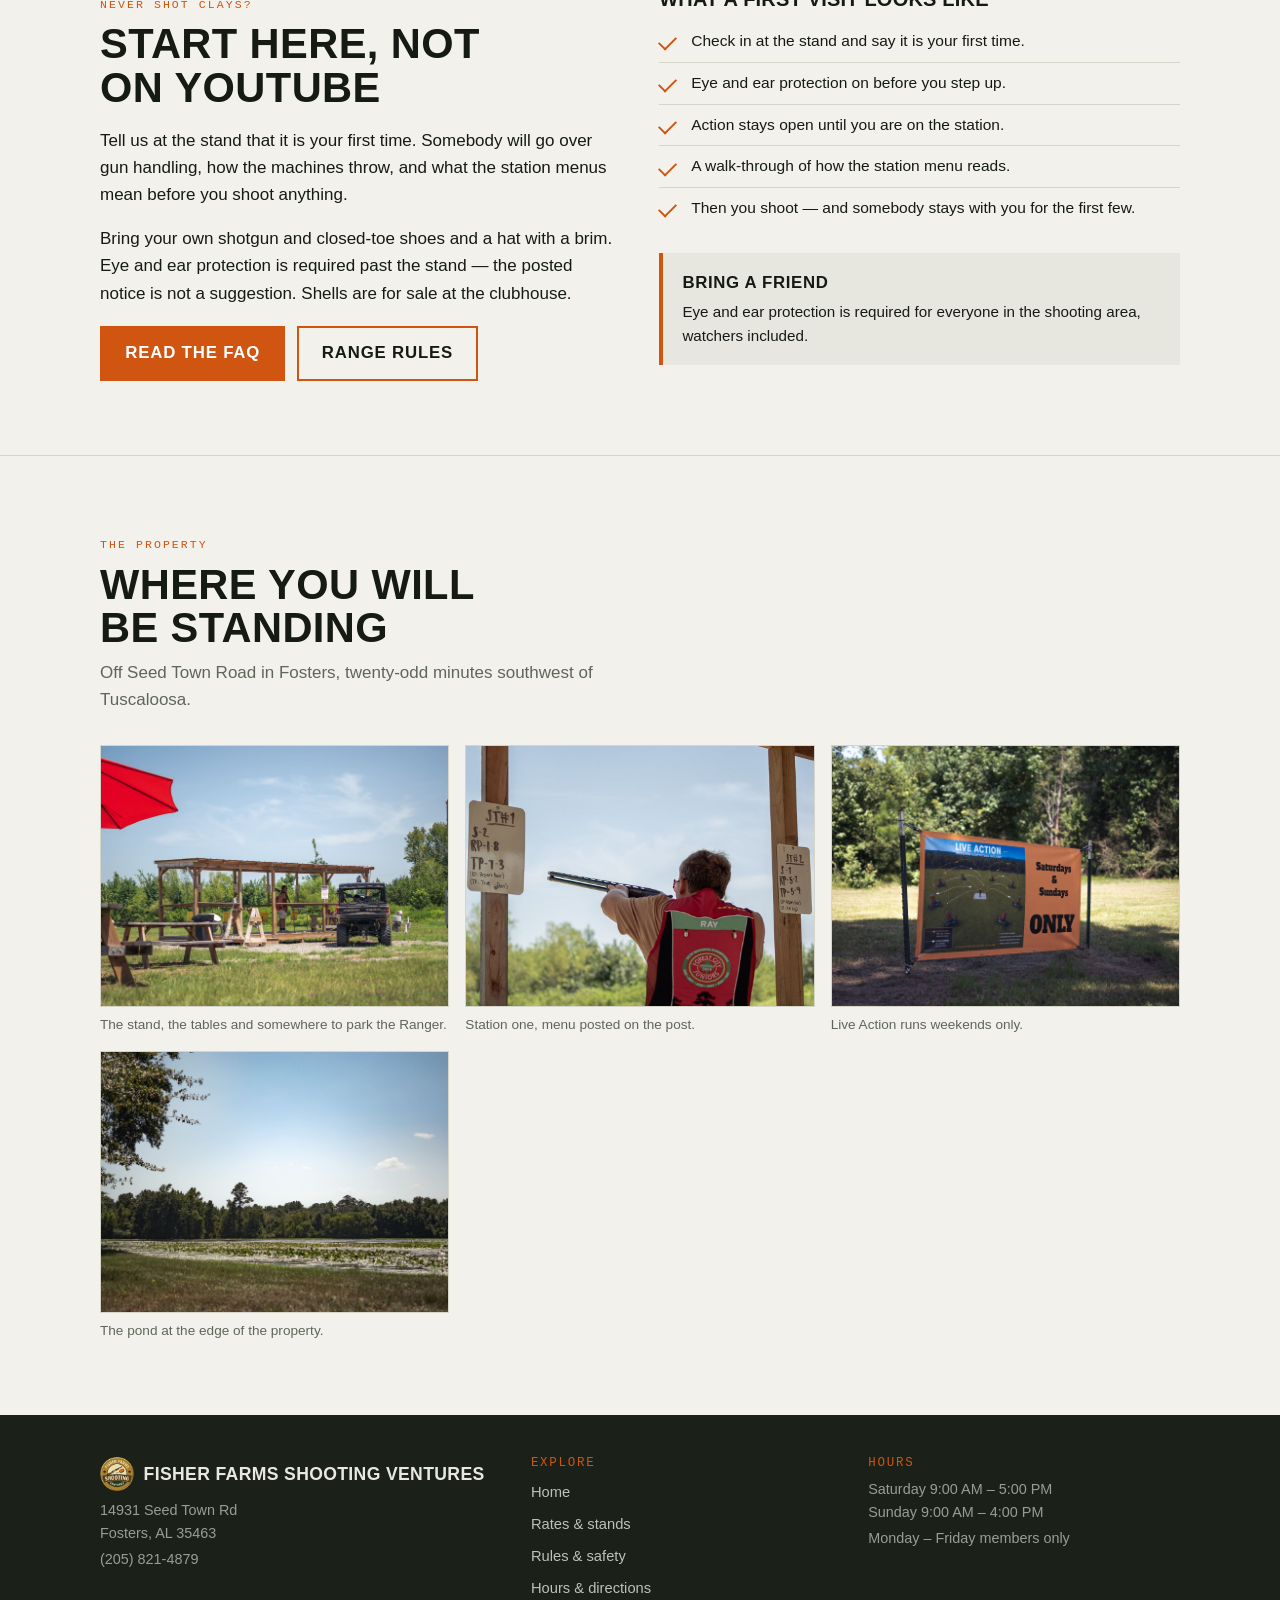
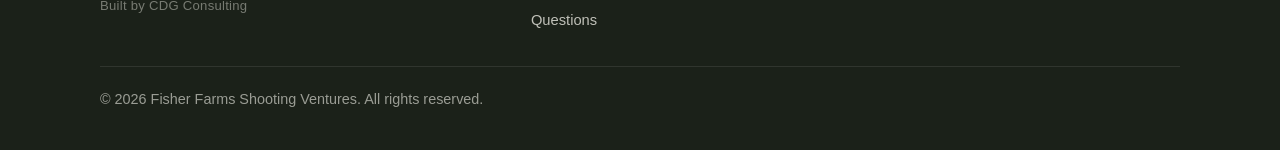
==== commit fb9063f9: "Build credit" ====
--- a/index.html
+++ b/index.html
@@ -215,6 +215,7 @@
       <div class="brand"><img class="logo" src="images/logo-96.png" alt="Fisher Farms Shooting Ventures logo" width="96" height="96">Fisher Farms Shooting Ventures</div>
       <p>14931 Seed Town Rd<br>Fosters, AL 35463</p>
       <p>(205) 821-4879</p>
+      <p class="credit">Built by CDG Consulting</p>
     </div>
     <div>
       <h2>Explore</h2>
--- a/style.css
+++ b/style.css
@@ -283,6 +283,7 @@
 @media (max-width:760px){footer.site .wrap{grid-template-columns:1fr;gap:1.4rem}}
 footer.site p{margin:.2rem 0;font-size:.9rem;color:var(--steel-dim)}
 footer.site .brand{font-size:1.1rem;margin-bottom:.5rem}
+footer.site .credit{margin-top:1.5rem;font-size:.82rem;letter-spacing:.02em;color:rgba(233,232,224,.45)}
 footer.site h2{font-size:.78rem;font-family:"IBM Plex Mono",monospace;letter-spacing:.14em;color:var(--accent);font-weight:500;margin-bottom:.5rem}
 footer.site ul{list-style:none;margin:0;padding:0}
 footer.site li{margin-bottom:.3rem}
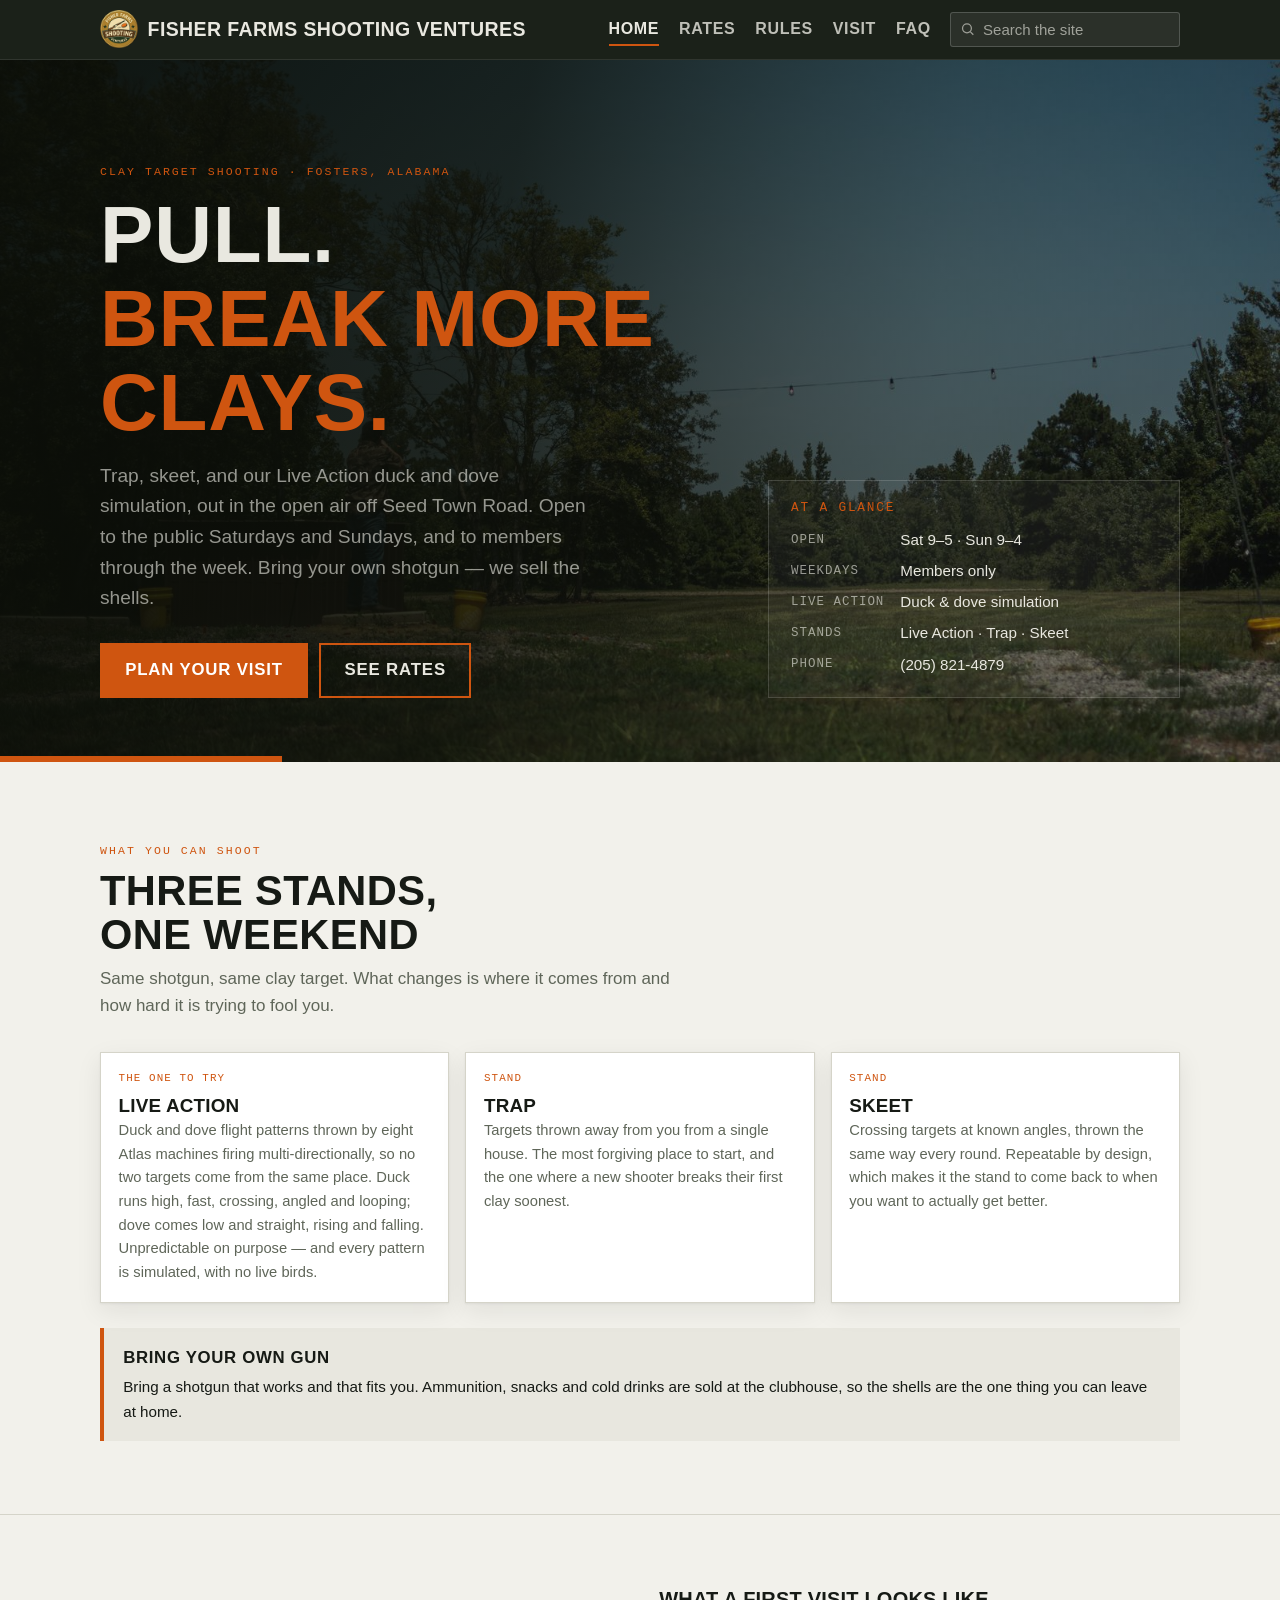
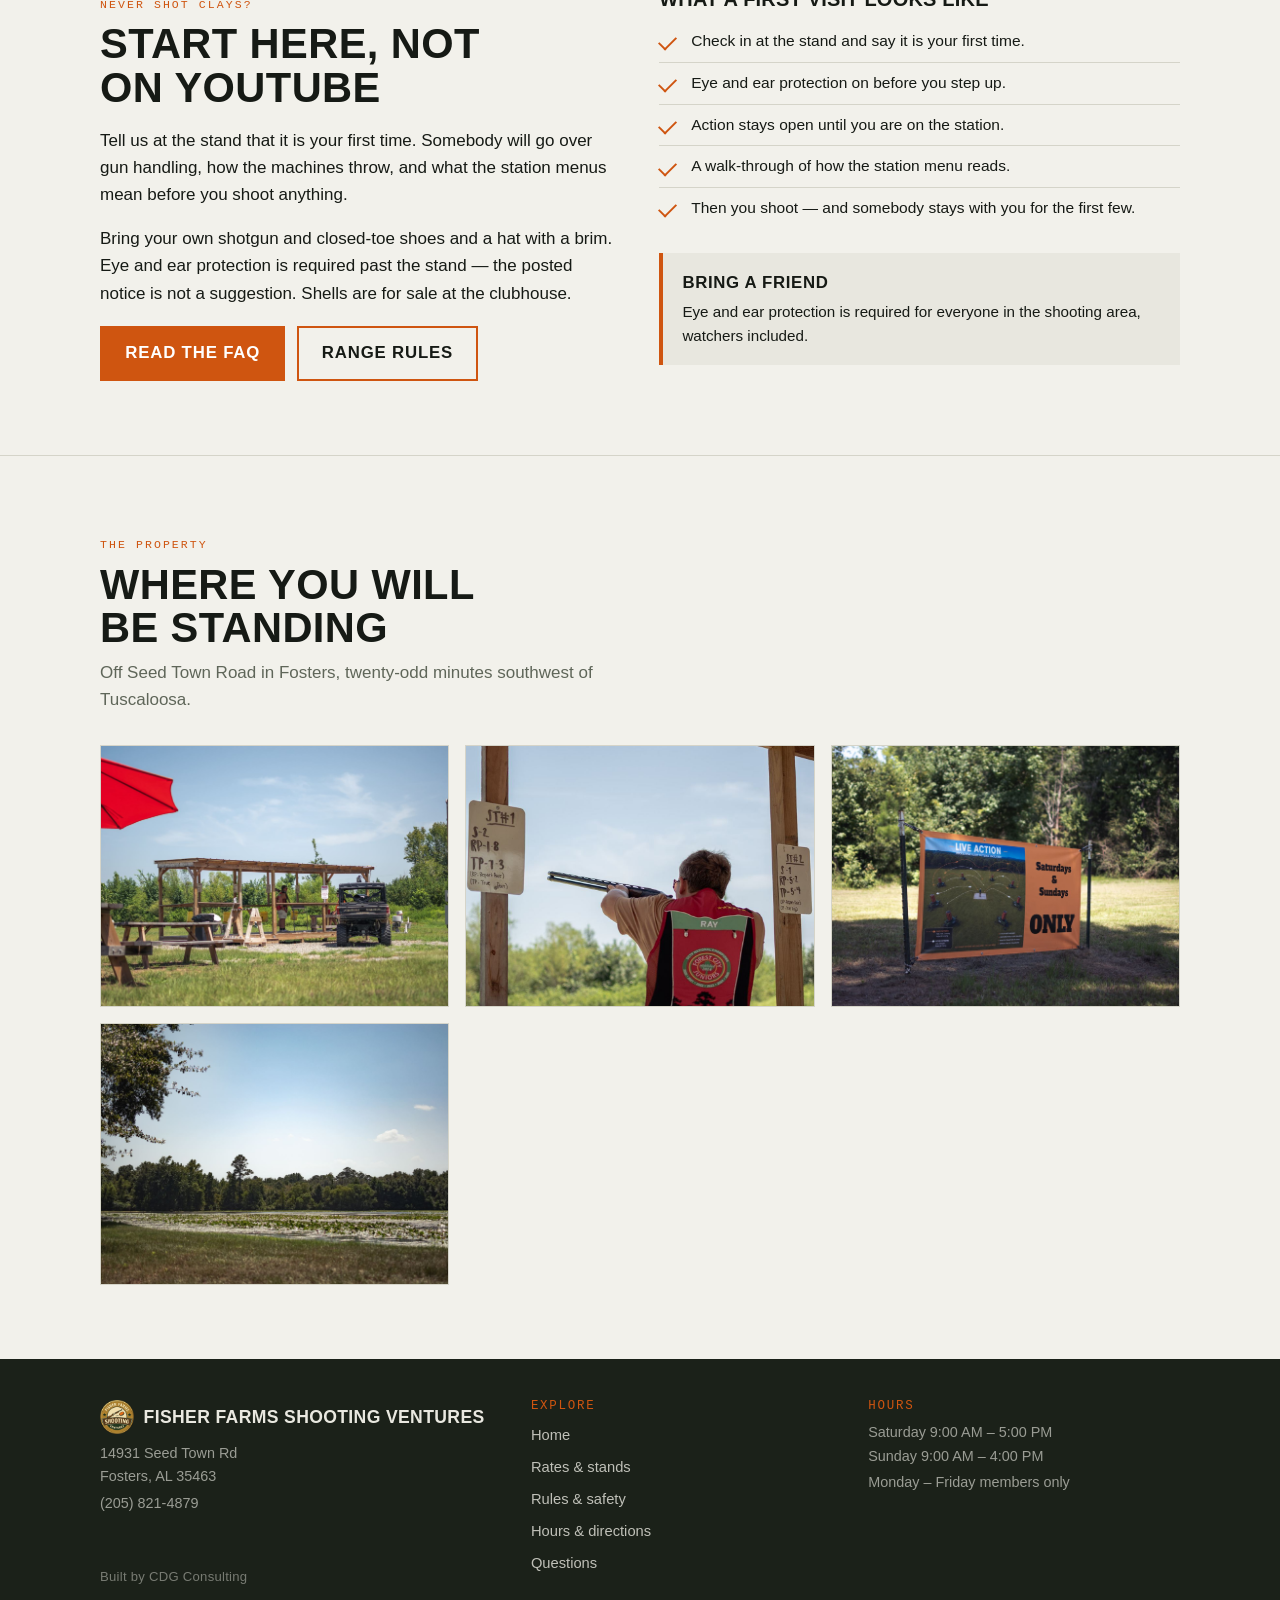
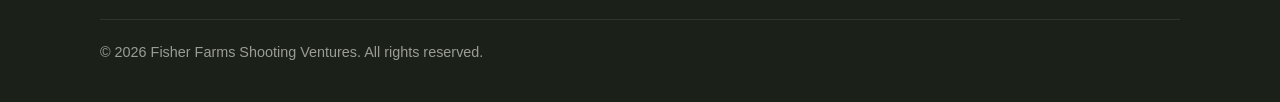
==== commit 8cc8d93d: "Remove photo captions" ====
--- a/index.html
+++ b/index.html
@@ -189,19 +189,15 @@
     <div class="photos">
       <figure>
         <img src="images/covered-stand.jpg" alt="The covered shooting stand seen across the grass, with picnic tables and a red umbrella in the foreground and a utility vehicle parked alongside" width="1600" height="1067" loading="lazy">
-        <figcaption>The stand, the tables and somewhere to park the Ranger.</figcaption>
       </figure>
       <figure>
         <img src="images/station-one-shooter.jpg" alt="A shooter in a red vest mounted on a shotgun at station one, with the station menu sign posted on the timber beside him" width="1066" height="1600" loading="lazy">
-        <figcaption>Station one, menu posted on the post.</figcaption>
       </figure>
       <figure>
         <img src="images/live-action-banner.jpg" alt="An orange banner at the edge of the field reading Live Action, duck and dove flight patterns simulation, Saturdays and Sundays only" width="1600" height="1067" loading="lazy">
-        <figcaption>Live Action runs weekends only.</figcaption>
       </figure>
       <figure>
         <img src="images/pond-treeline.jpg" alt="A lily-covered pond backed by a dense green treeline under an open blue sky" width="1600" height="1067" loading="lazy">
-        <figcaption>The pond at the edge of the property.</figcaption>
       </figure>
     </div>
   </div>
--- a/style.css
+++ b/style.css
@@ -283,7 +283,7 @@
 @media (max-width:760px){footer.site .wrap{grid-template-columns:1fr;gap:1.4rem}}
 footer.site p{margin:.2rem 0;font-size:.9rem;color:var(--steel-dim)}
 footer.site .brand{font-size:1.1rem;margin-bottom:.5rem}
-footer.site .credit{margin-top:1.5rem;font-size:.82rem;letter-spacing:.02em;color:rgba(233,232,224,.45)}
+footer.site .credit{margin-top:3.2rem;font-size:.82rem;letter-spacing:.02em;color:rgba(233,232,224,.45)}
 footer.site h2{font-size:.78rem;font-family:"IBM Plex Mono",monospace;letter-spacing:.14em;color:var(--accent);font-weight:500;margin-bottom:.5rem}
 footer.site ul{list-style:none;margin:0;padding:0}
 footer.site li{margin-bottom:.3rem}
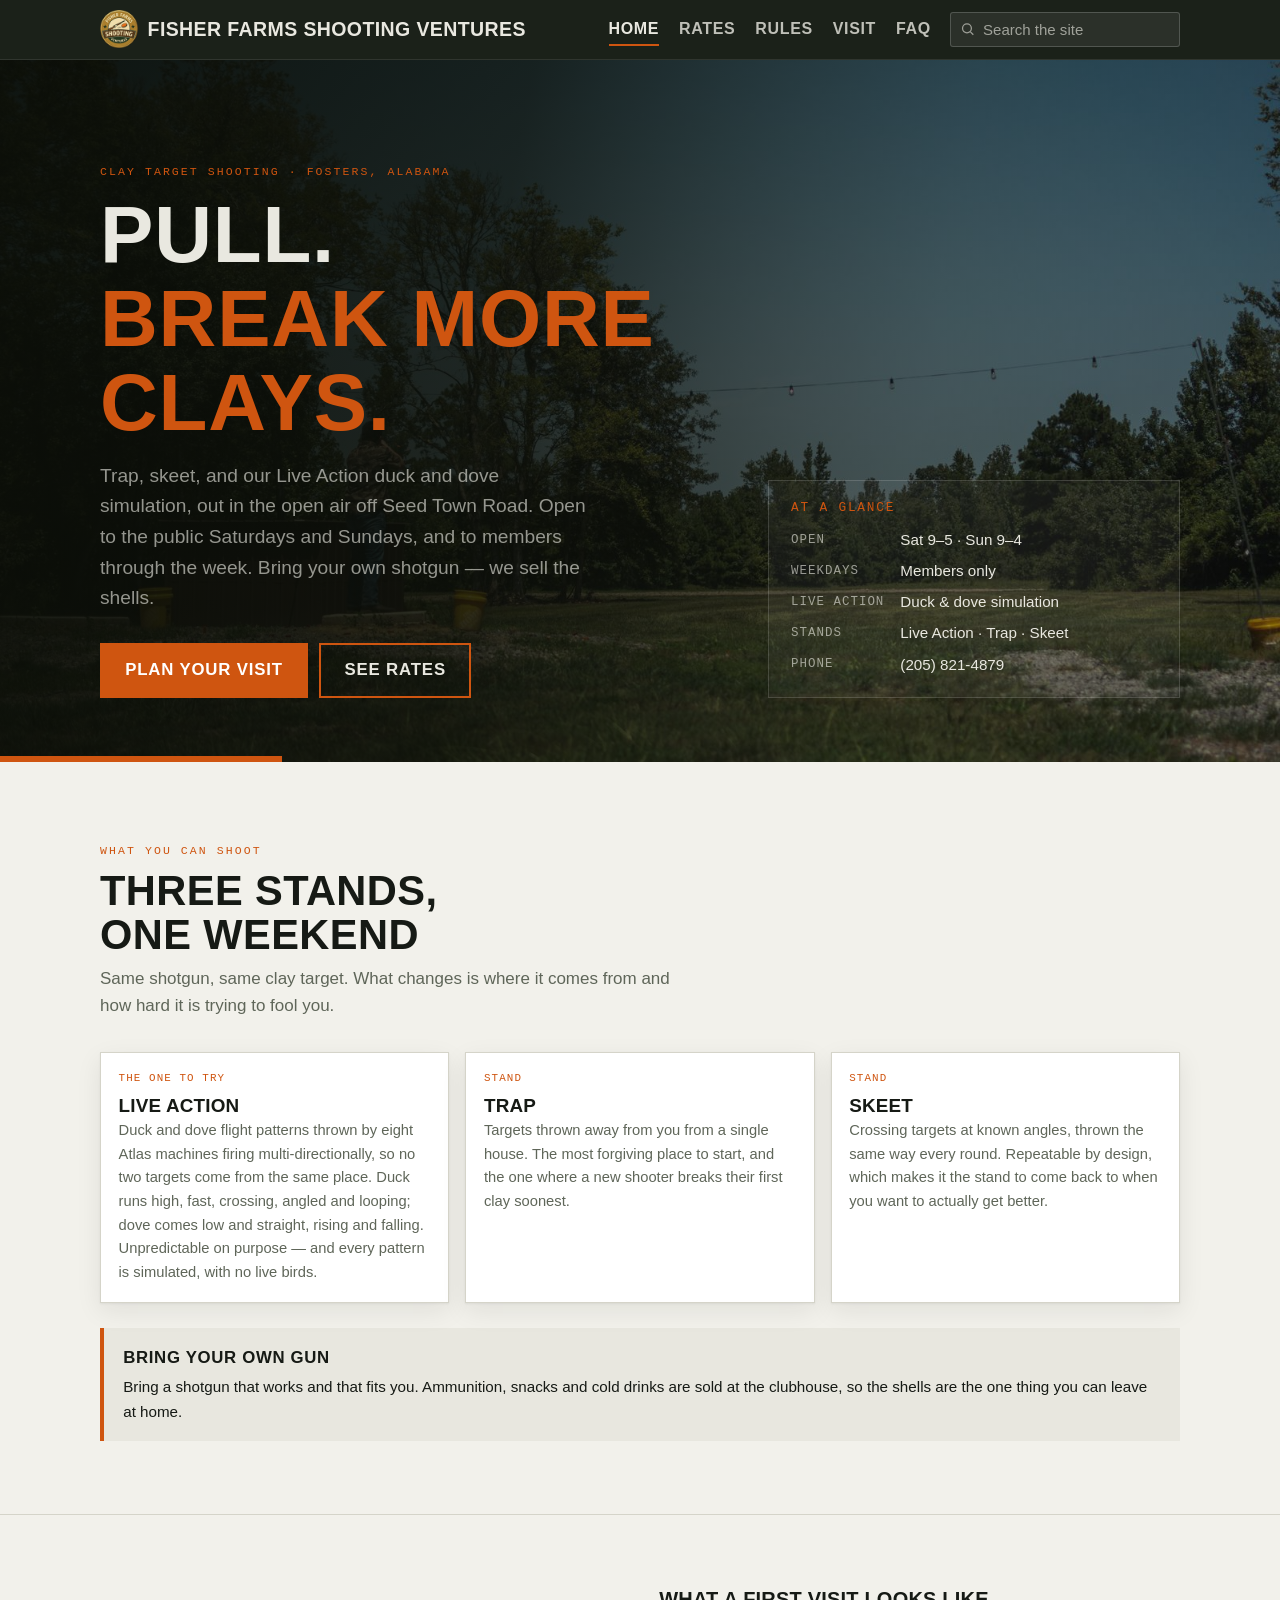
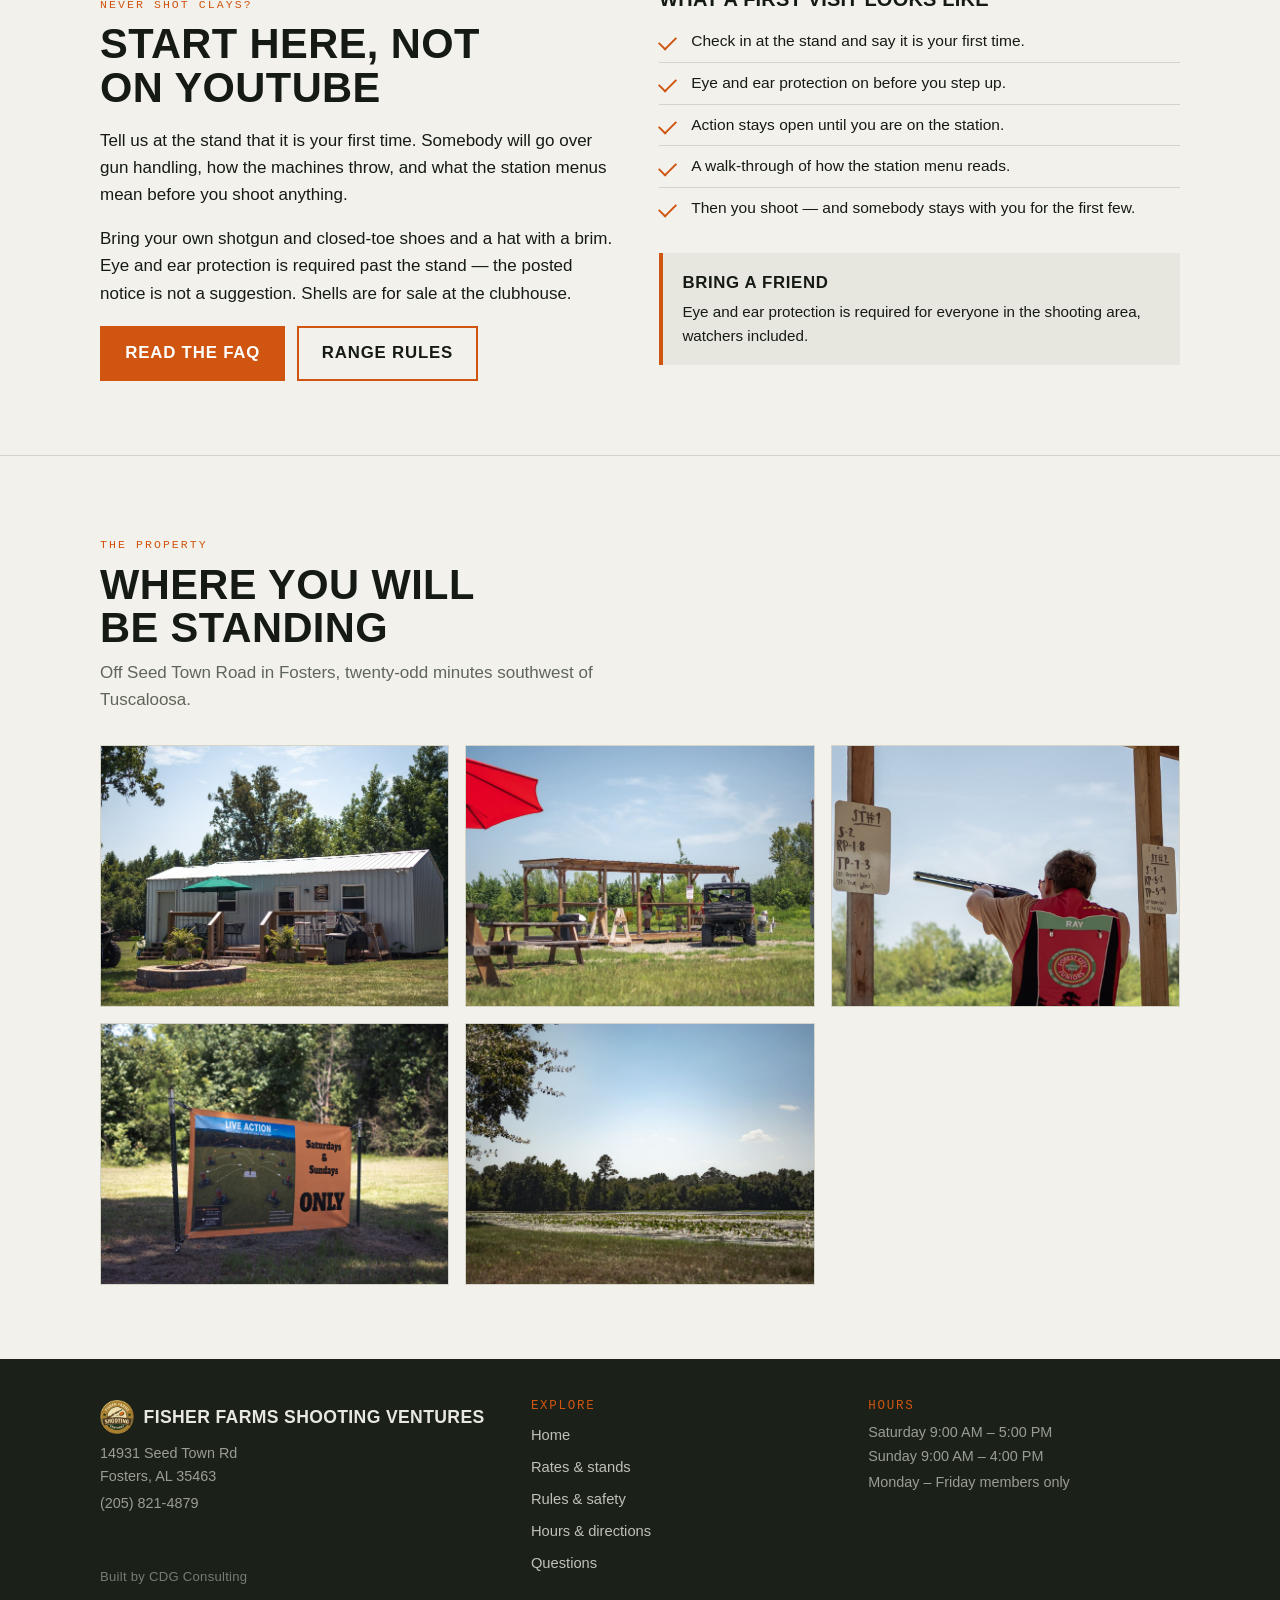
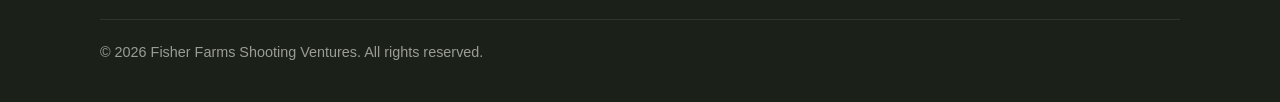
==== commit b24b8bf8: "Club house photo" ====
--- a/index.html
+++ b/index.html
@@ -188,6 +188,9 @@
     </div>
     <div class="photos">
       <figure>
+        <img src="images/clubhouse.jpg" alt="The clubhouse at Fisher Farms Shooting Ventures, a white metal building with a covered deck, green umbrella, seating and a fire pit out front" width="1600" height="1066" loading="lazy">
+      </figure>
+      <figure>
         <img src="images/covered-stand.jpg" alt="The covered shooting stand seen across the grass, with picnic tables and a red umbrella in the foreground and a utility vehicle parked alongside" width="1600" height="1067" loading="lazy">
       </figure>
       <figure>
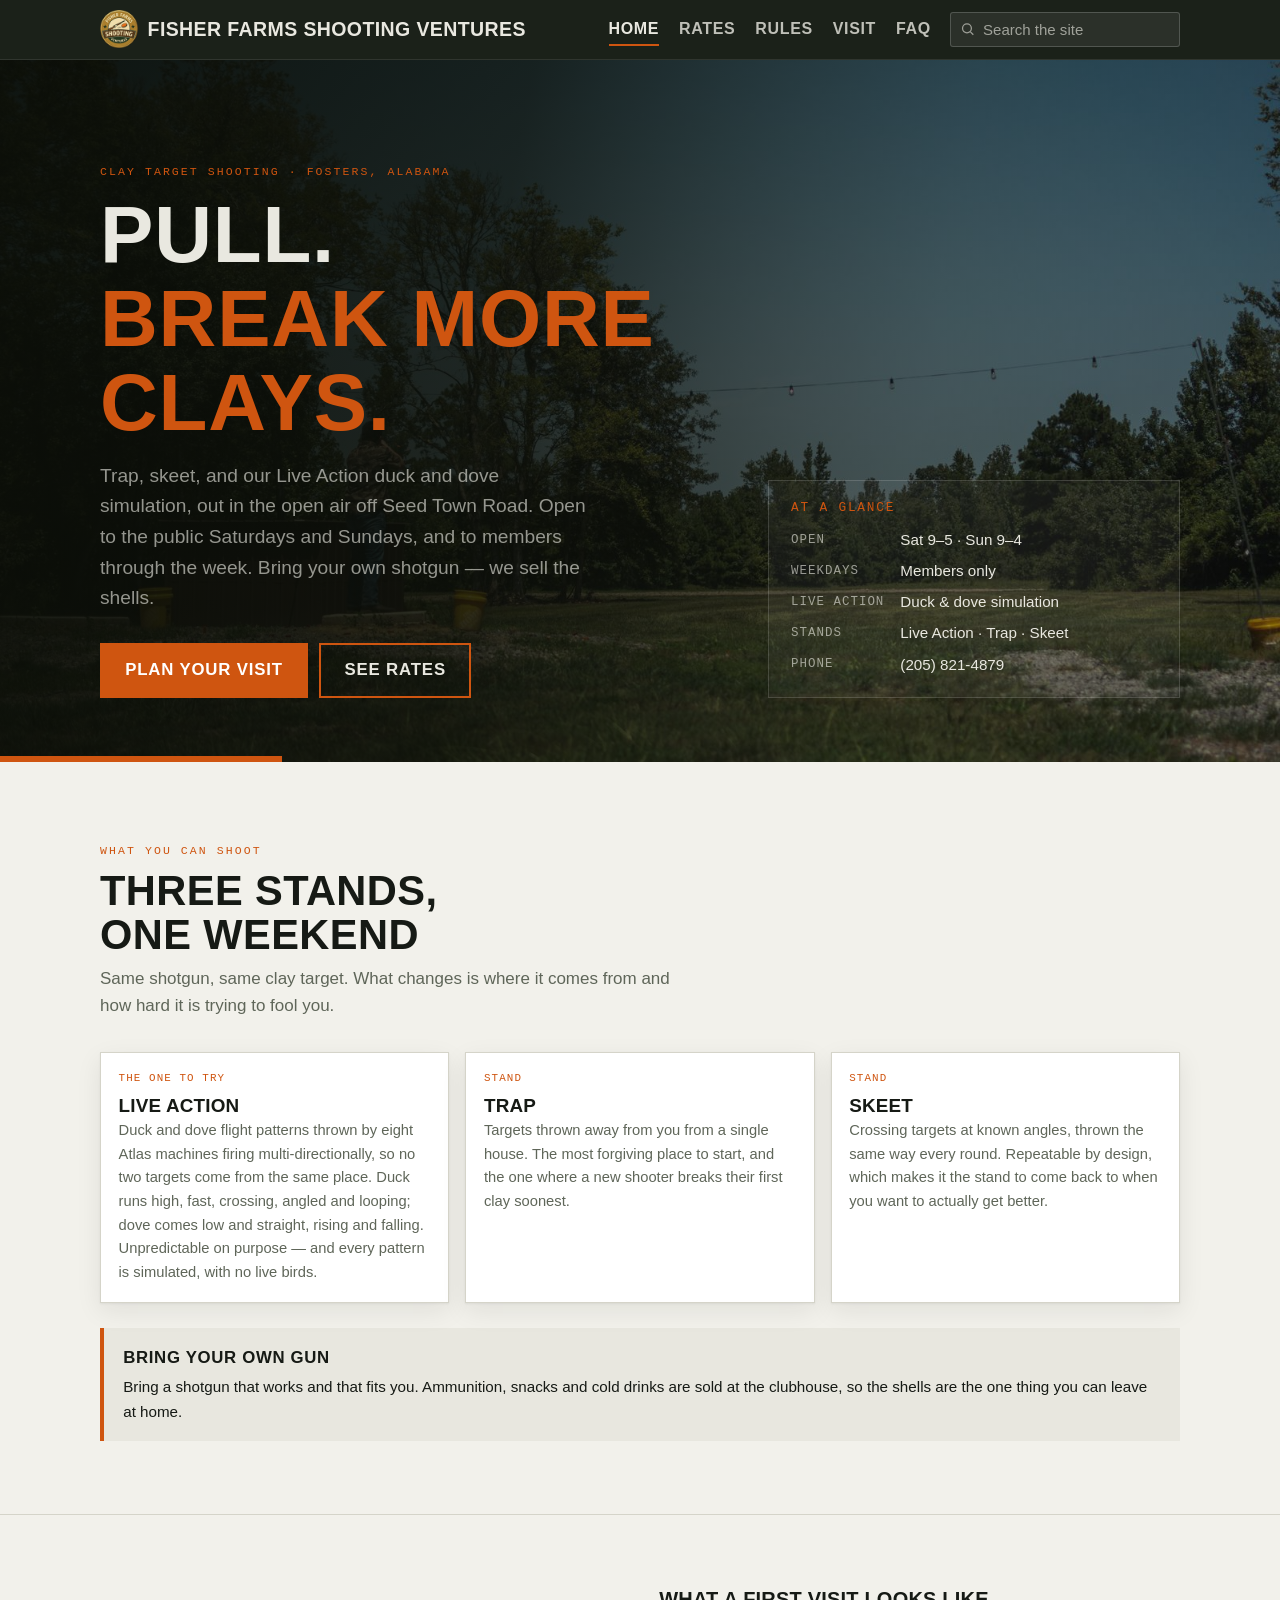
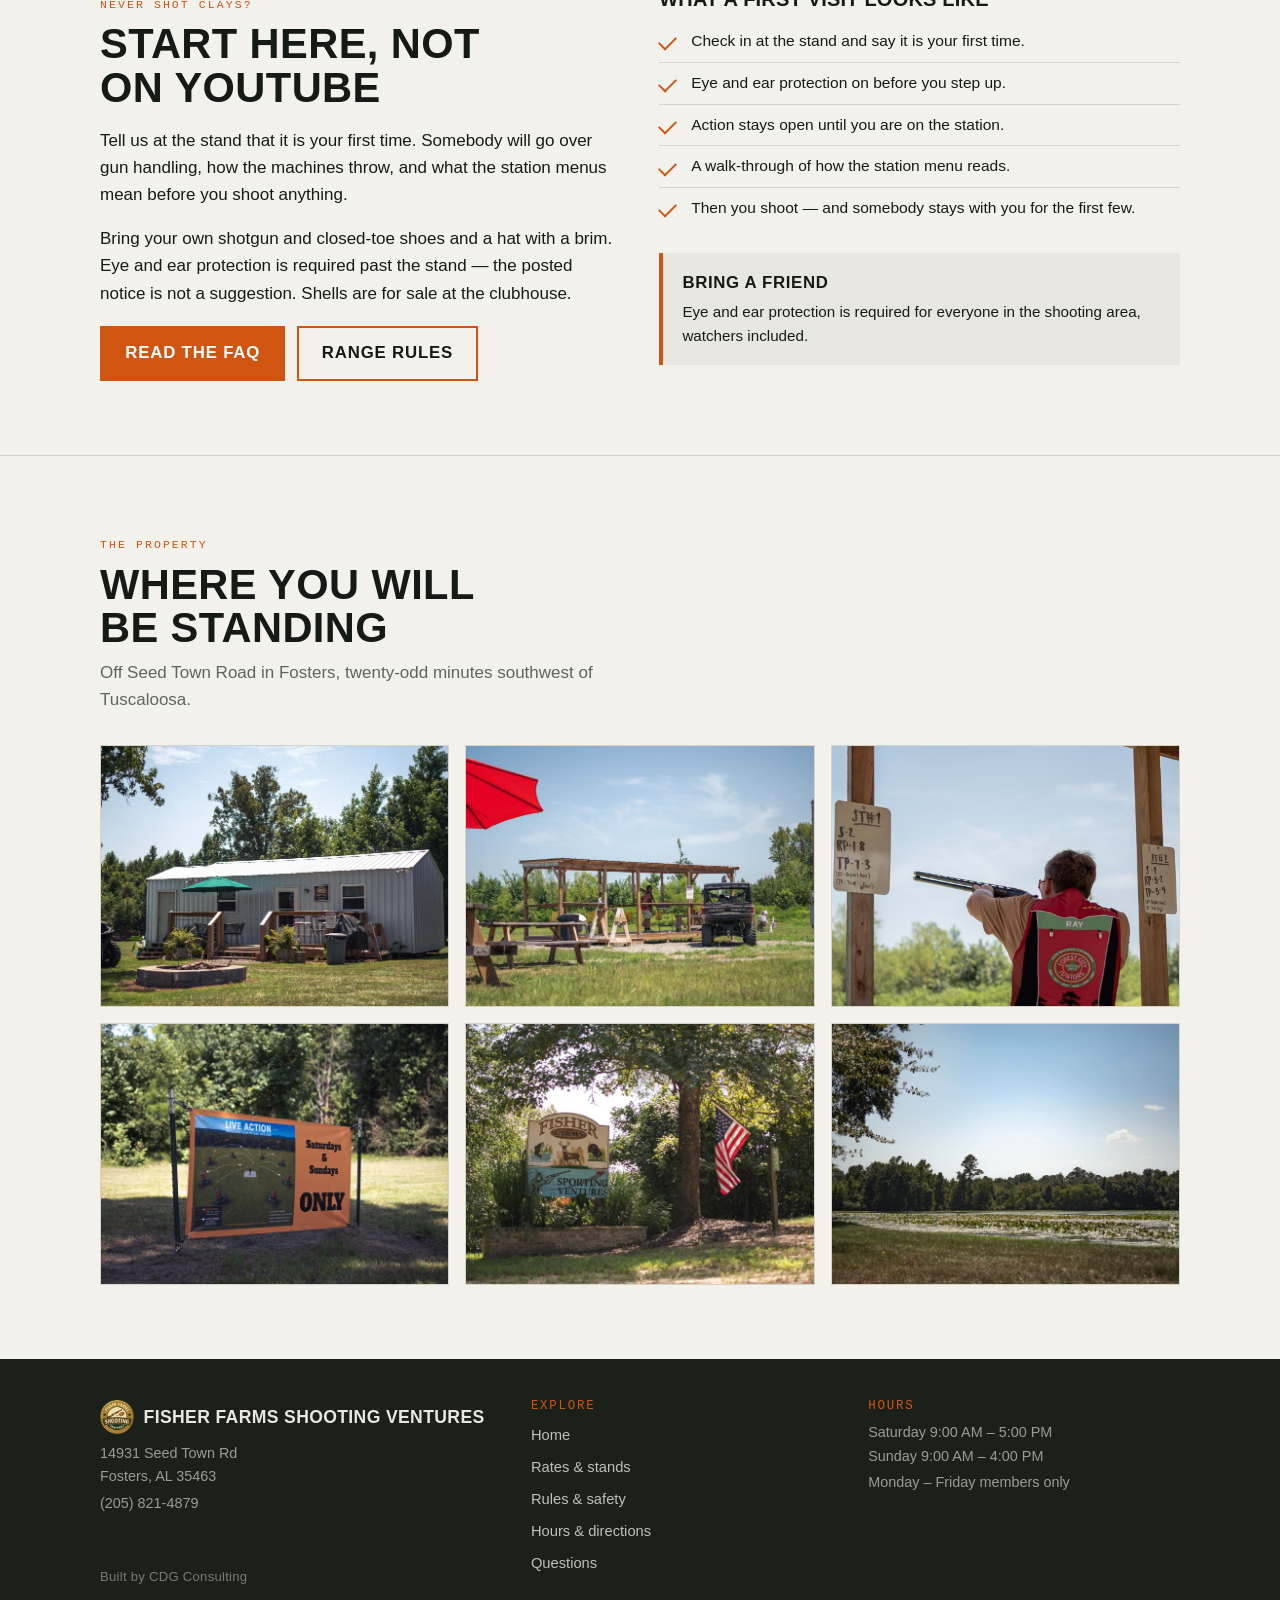
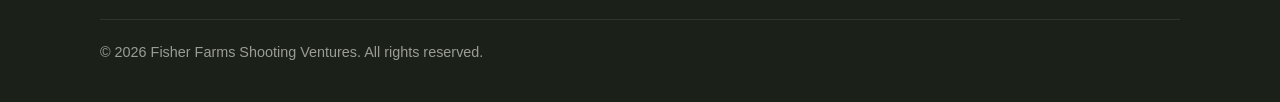
==== commit 069ac960: "Sign photo" ====
--- a/index.html
+++ b/index.html
@@ -200,6 +200,9 @@
         <img src="images/live-action-banner.jpg" alt="An orange banner at the edge of the field reading Live Action, duck and dove flight patterns simulation, Saturdays and Sundays only" width="1600" height="1067" loading="lazy">
       </figure>
       <figure>
+        <img src="images/entrance-sign.jpg" alt="The Fisher Farms Sporting Ventures sign at the road, painted with a fish, a deer and a turkey above a shotgun and clay panel, with an American flag beside it" width="1600" height="1066" loading="lazy">
+      </figure>
+      <figure>
         <img src="images/pond-treeline.jpg" alt="A lily-covered pond backed by a dense green treeline under an open blue sky" width="1600" height="1067" loading="lazy">
       </figure>
     </div>
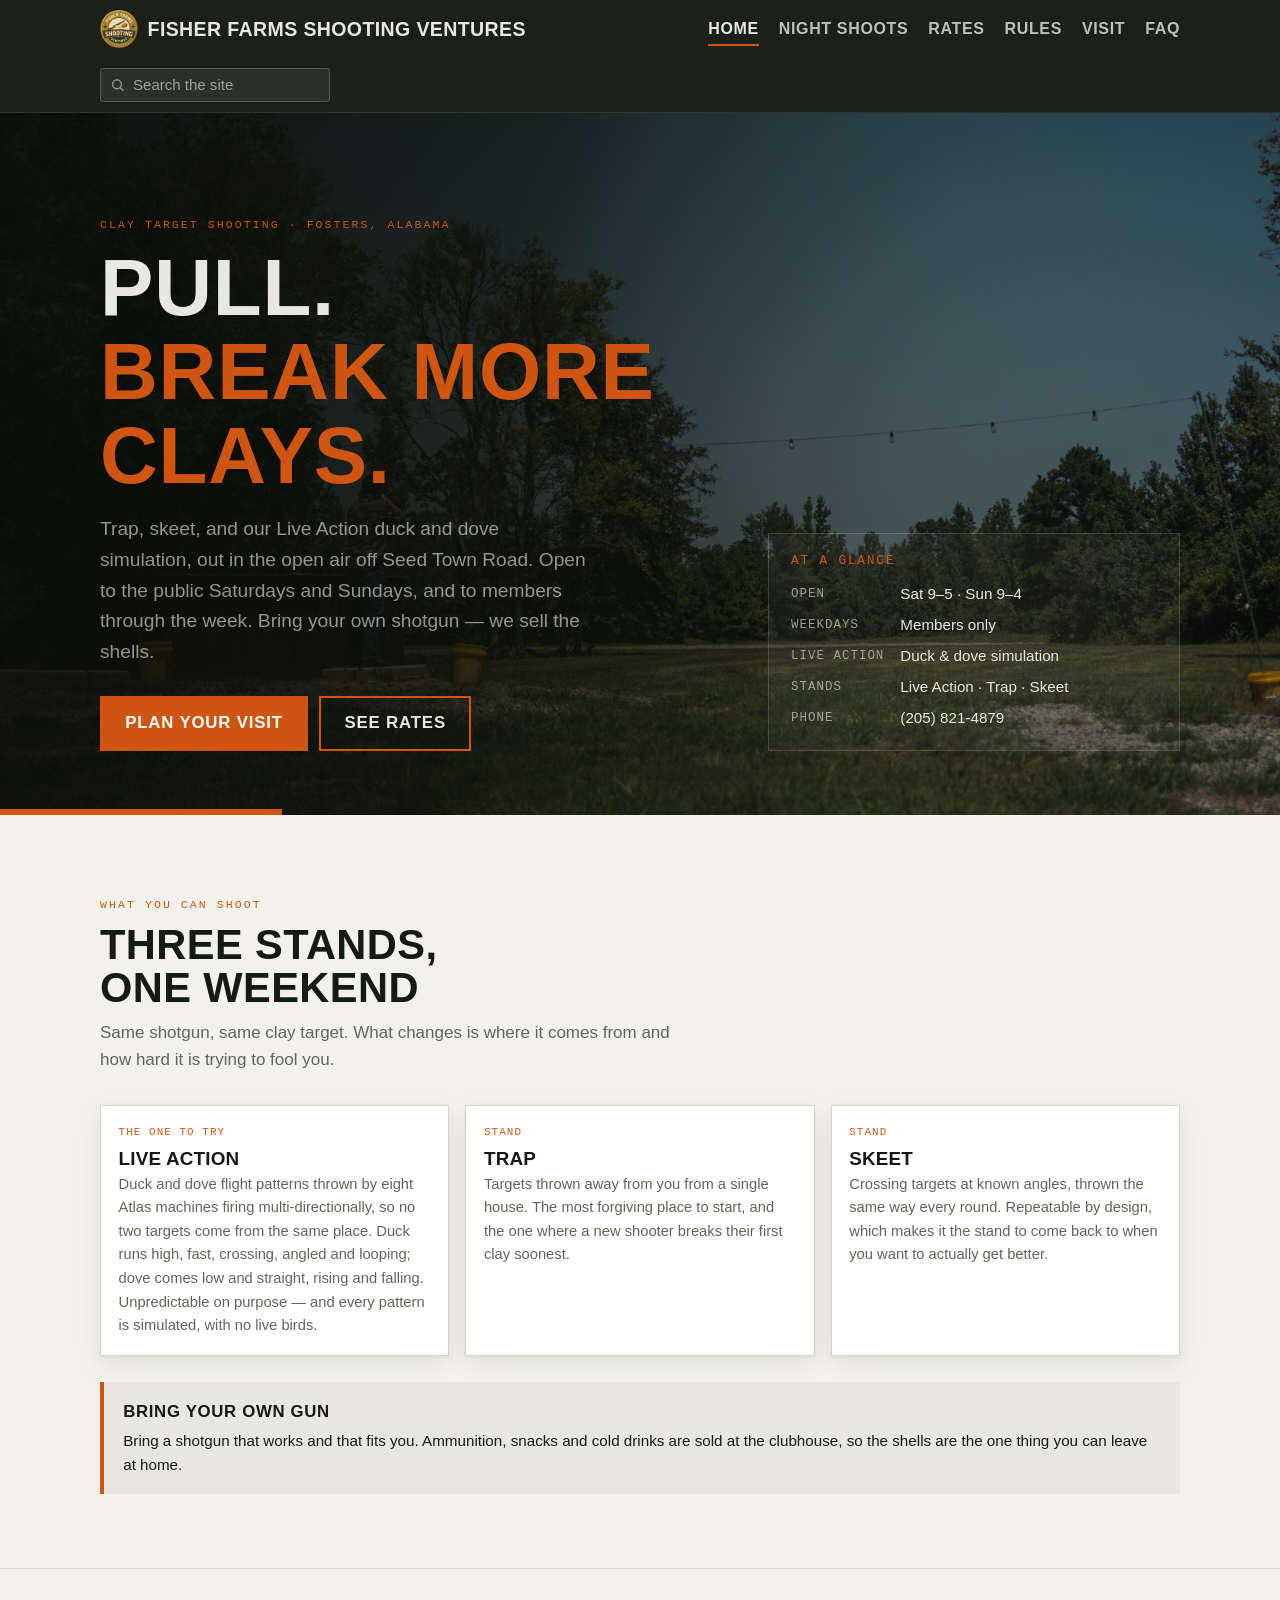
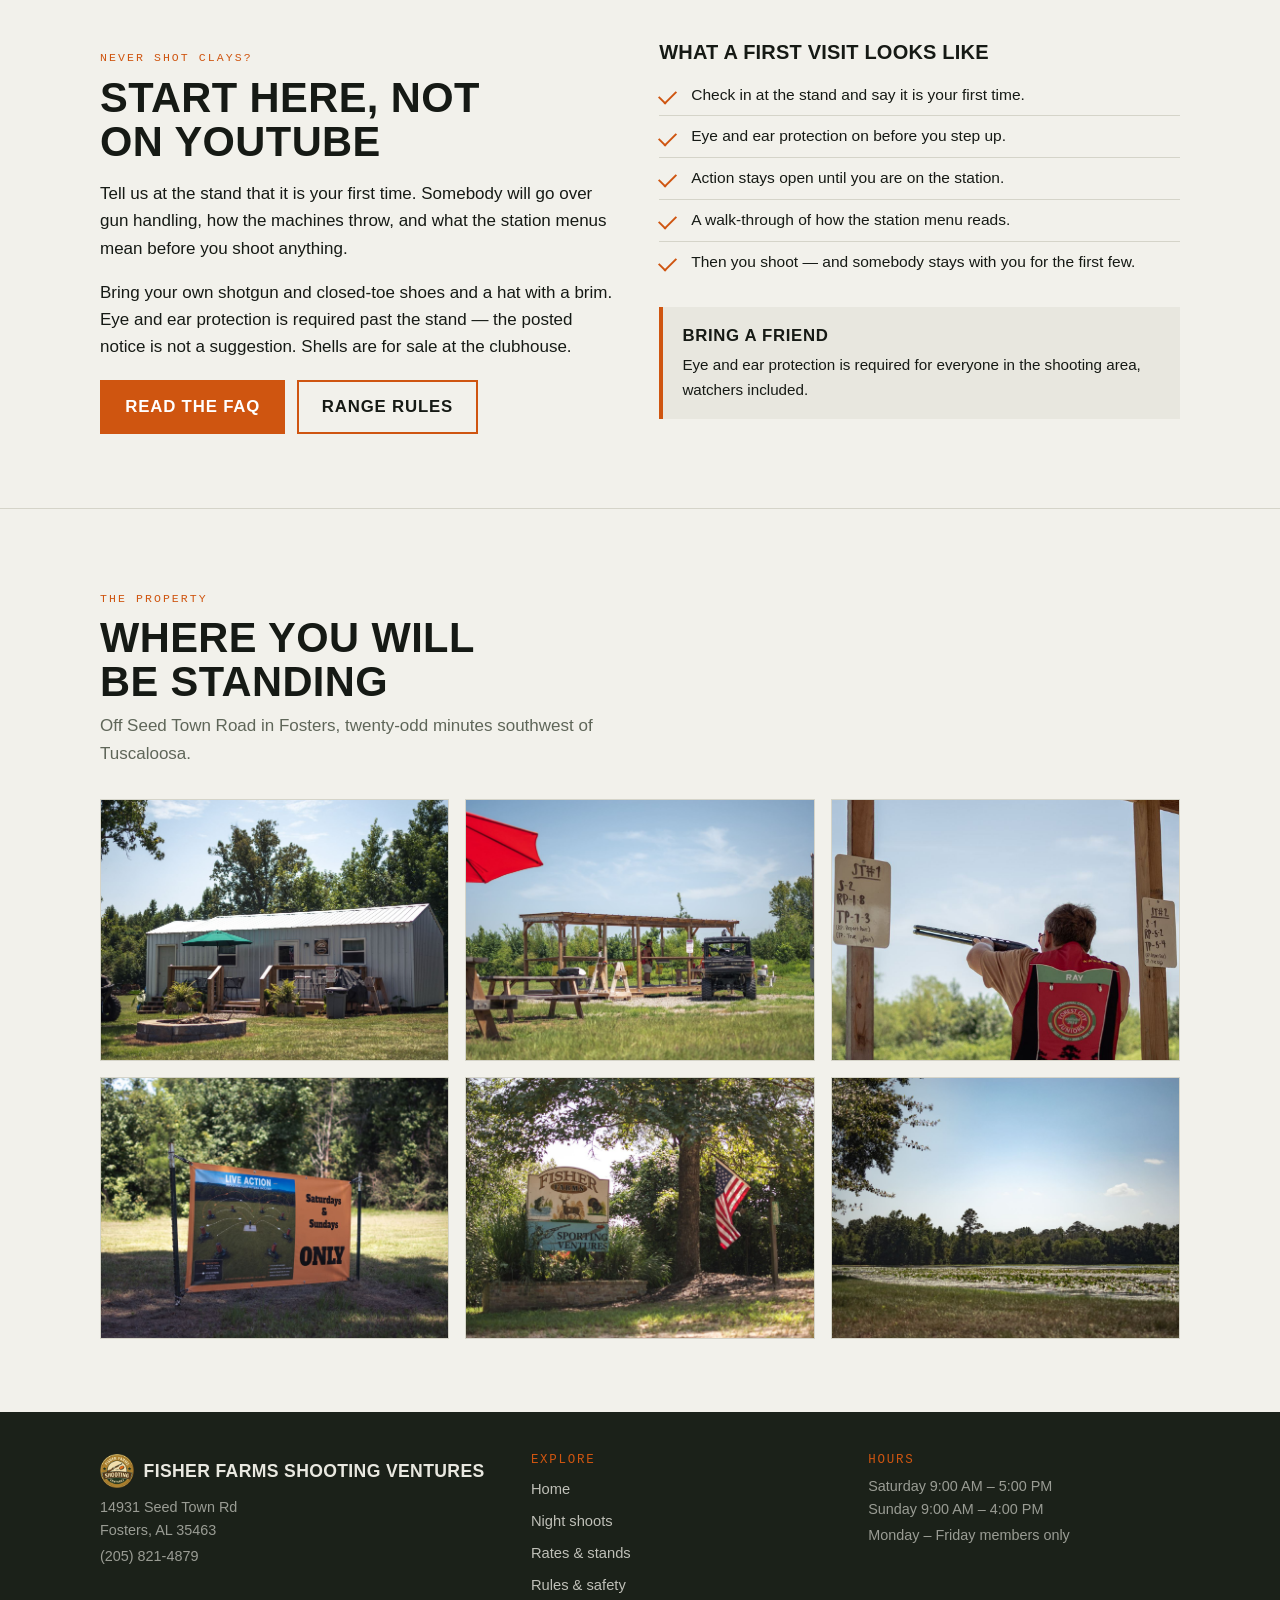
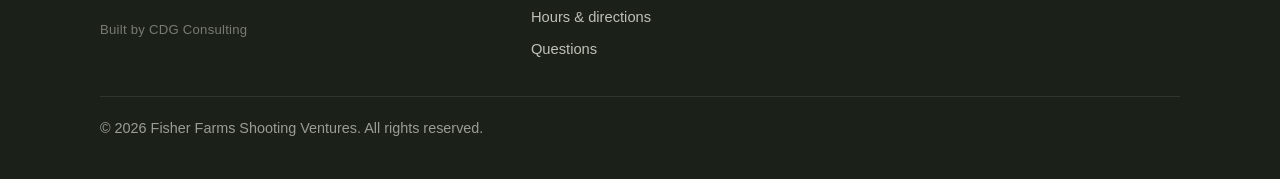
==== commit 9d6e75ff: "Night shoot" ====
--- a/index.html
+++ b/index.html
@@ -75,6 +75,7 @@
     <a class="brand" href="index.html"><img class="logo" src="images/logo-96.png" alt="" width="96" height="96">Fisher Farms Shooting Ventures</a>
     <nav class="nav" aria-label="Main">
       <a href="index.html" aria-current="page">Home</a>
+      <a href="night-shoots.html">Night Shoots</a>
       <a href="rates.html">Rates</a>
       <a href="rules.html">Rules</a>
       <a href="visit.html">Visit</a>
@@ -223,6 +224,7 @@
       <h2>Explore</h2>
       <ul>
         <li><a href="index.html">Home</a></li>
+        <li><a href="night-shoots.html">Night shoots</a></li>
         <li><a href="rates.html">Rates &amp; stands</a></li>
         <li><a href="rules.html">Rules &amp; safety</a></li>
         <li><a href="visit.html">Hours &amp; directions</a></li>
--- a/style.css
+++ b/style.css
@@ -290,3 +290,42 @@
 footer.site a{color:var(--steel-ink);text-decoration:none;font-size:.92rem;opacity:.8}
 footer.site a:hover{opacity:1;color:var(--accent)}
 .colophon{border-top:1px solid rgba(255,255,255,.09);margin-top:1.8rem;padding-top:1.1rem}
+
+
+/* ---------------- night shoots ---------------- */
+.night-hero{
+  position:relative;overflow:hidden;isolation:isolate;
+  background:#080b07;color:#e9e8e0;
+  padding:clamp(3.4rem,9vw,6rem) 0 clamp(3rem,7vw,4.6rem);
+}
+.night-hero::before{            /* the glow, as if a target just went past */
+  content:"";position:absolute;z-index:-1;
+  width:min(760px,90vw);aspect-ratio:1;border-radius:50%;
+  right:-8%;top:-30%;
+  background:radial-gradient(circle, rgba(255,116,51,.30) 0%, rgba(255,116,51,.10) 42%, transparent 68%);
+}
+.night-hero::after{
+  content:"";position:absolute;z-index:-1;
+  width:min(520px,70vw);aspect-ratio:1;border-radius:50%;
+  left:-14%;bottom:-46%;
+  background:radial-gradient(circle, rgba(84,198,164,.16) 0%, transparent 66%);
+}
+.night-bg{position:absolute;inset:0;z-index:-2}
+.night-bg img{width:100%;height:100%;object-fit:cover;object-position:50% 62%;opacity:.55}
+.night-bg::after{
+  content:"";position:absolute;inset:0;
+  background:linear-gradient(100deg, rgba(4,6,4,.94) 0%, rgba(4,6,4,.82) 40%, rgba(4,6,4,.5) 72%, rgba(4,6,4,.4) 100%);
+}
+@media (max-width:860px){
+  .night-bg::after{background:linear-gradient(180deg, rgba(4,6,4,.8) 0%, rgba(4,6,4,.9) 60%, rgba(4,6,4,.95) 100%)}
+}
+.night-hero .eyebrow{color:#ff7433}
+.night-hero h1{
+  font-size:clamp(2.8rem,8vw,5.4rem);margin:.5rem 0 1rem;line-height:.95;
+}
+.night-hero h1 em{
+  font-style:normal;display:block;color:#ff7433;
+  text-shadow:0 0 28px rgba(255,116,51,.55), 0 0 70px rgba(255,116,51,.25);
+}
+.night-hero p{max-width:52ch;color:rgba(233,232,224,.8);font-size:clamp(1.02rem,2vw,1.18rem);margin:0 0 1.7rem}
+.night-hero .btn-ghost{color:#e9e8e0}
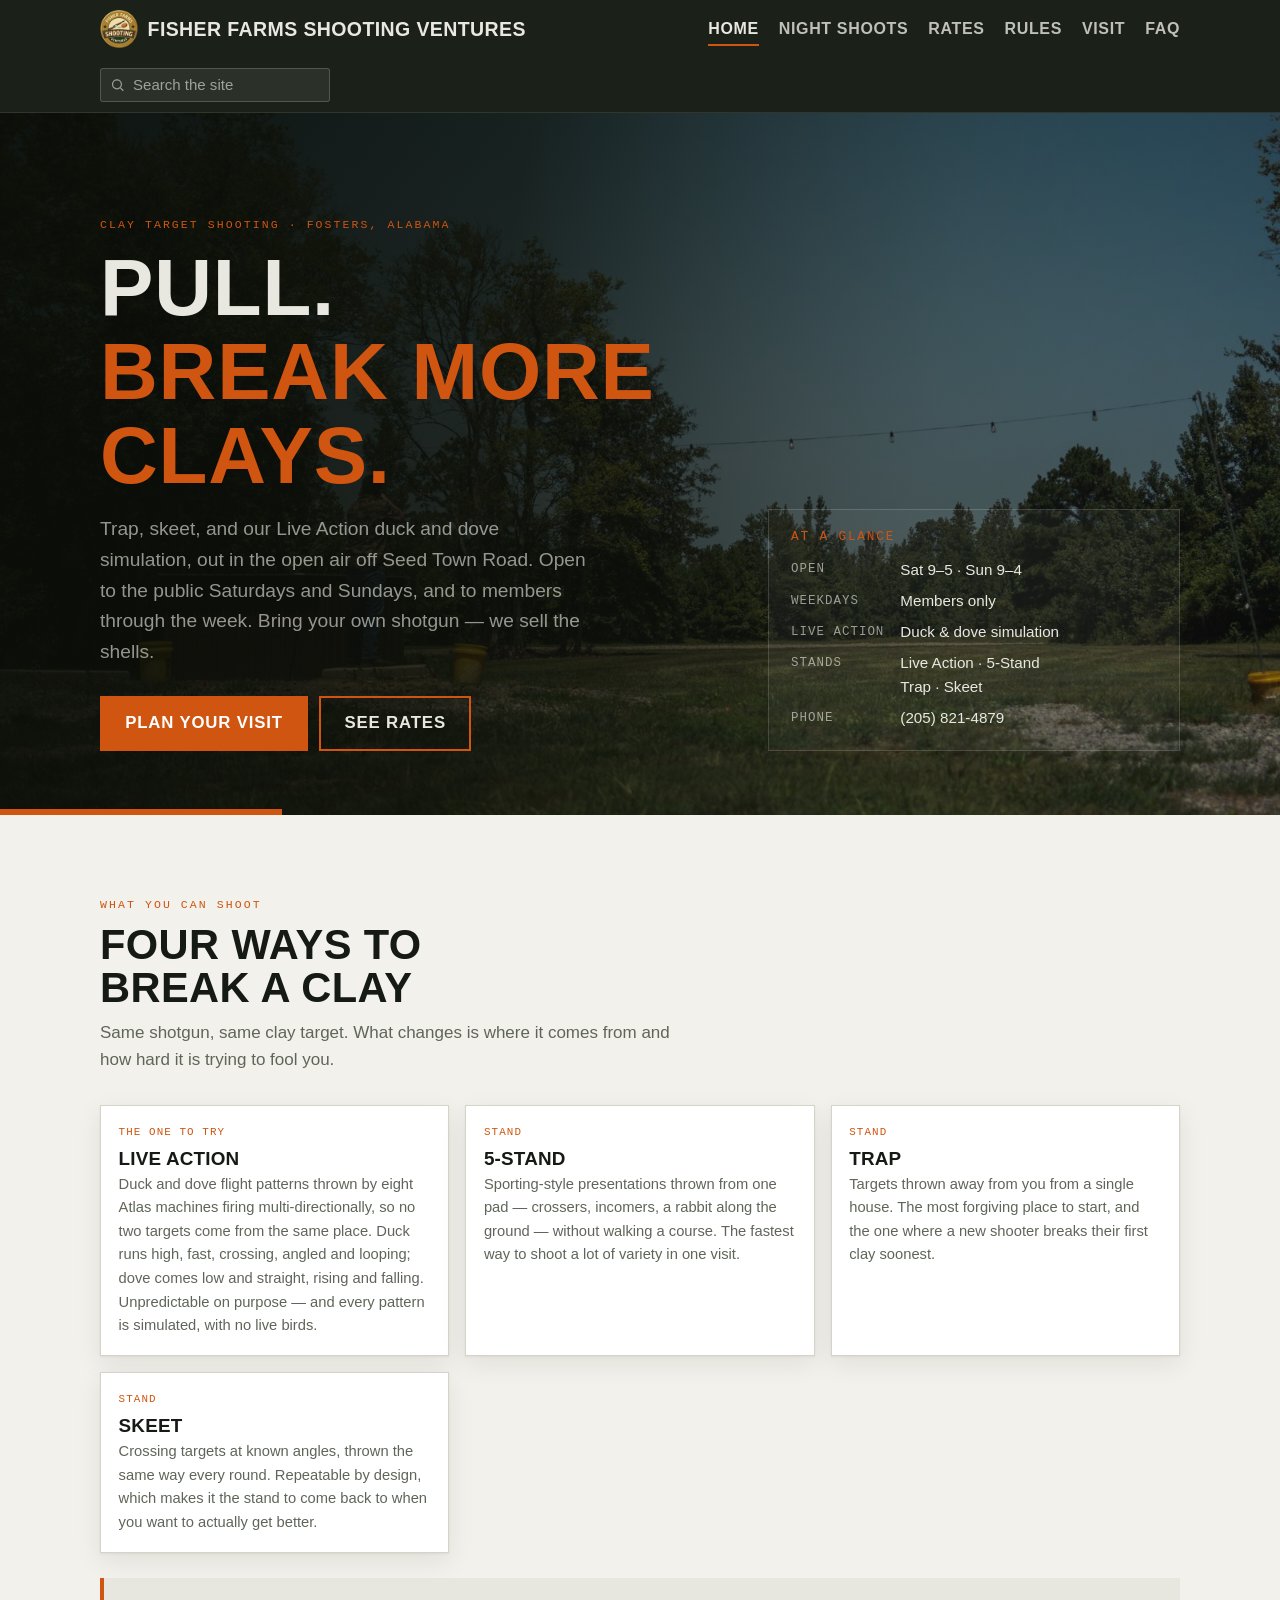
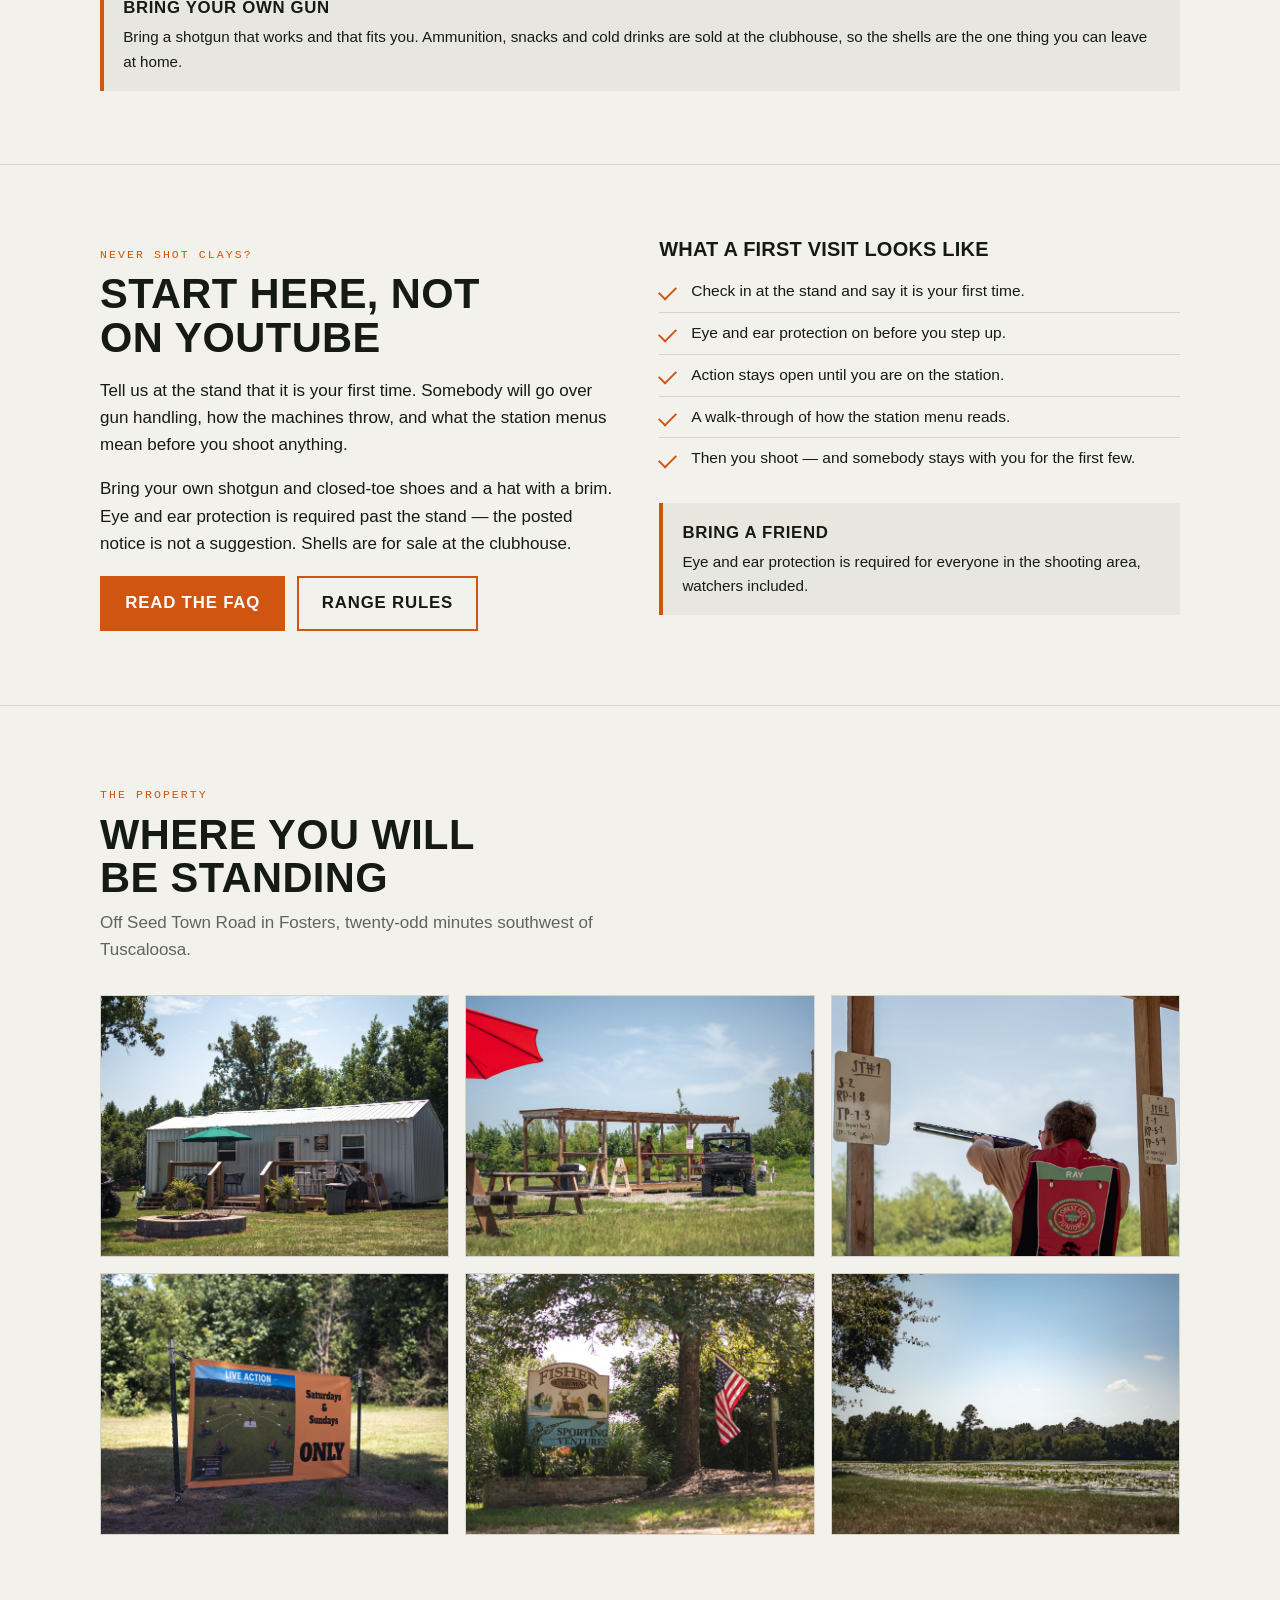
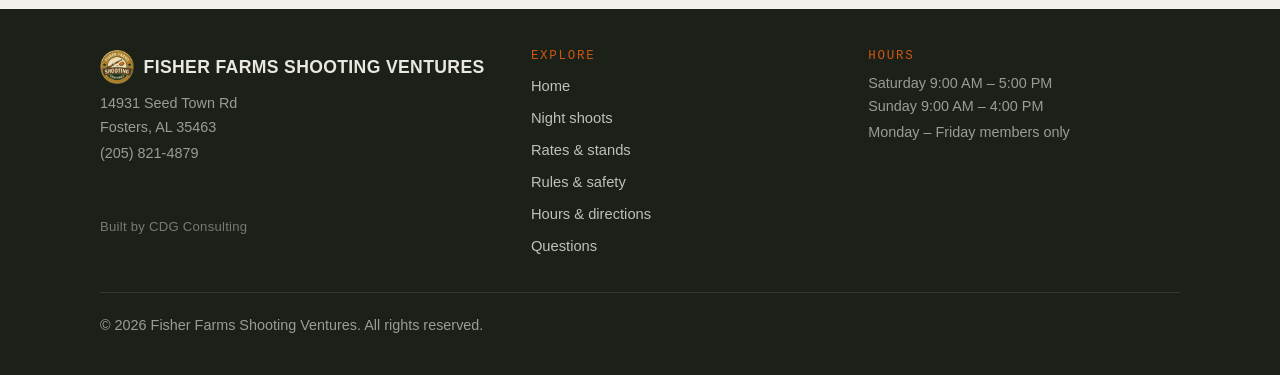
==== commit ff7cb640: "5 stand update" ====
--- a/index.html
+++ b/index.html
@@ -5,8 +5,8 @@
 <meta name="viewport" content="width=device-width, initial-scale=1">
 <meta http-equiv="Content-Security-Policy" content="default-src 'self'; img-src 'self' data:; style-src 'self' 'unsafe-inline' https://fonts.googleapis.com; font-src 'self' https://fonts.gstatic.com; script-src 'self'; connect-src 'none'; object-src 'none'; base-uri 'self'; form-action 'none'">
 <meta name="referrer" content="strict-origin-when-cross-origin">
-<title>Fisher Farms Shooting Ventures — Live Action, Trap &amp; Skeet</title>
-<meta name="description" content="Outdoor clay target shooting in Fosters, Alabama: Live Action duck and dove simulation, trap and skeet. Open to the public Saturdays and Sundays; weekdays for members.">
+<title>Fisher Farms Shooting Ventures — Live Action, 5-Stand, Trap &amp; Skeet</title>
+<meta name="description" content="Outdoor clay target shooting in Fosters, Alabama: Live Action duck and dove simulation, 5-stand, trap and skeet. Open to the public Saturdays and Sundays; weekdays for members.">
 <link rel="preconnect" href="https://fonts.googleapis.com">
 <link rel="preconnect" href="https://fonts.gstatic.com" crossorigin>
 <link rel="stylesheet" href="https://fonts.googleapis.com/css2?family=Barlow+Condensed:wght@600;700&family=Barlow:wght@400;500;600&family=IBM+Plex+Mono:wght@400;500&display=swap">
@@ -19,7 +19,7 @@
 <meta property="og:type" content="website">
 <meta property="og:site_name" content="Fisher Farms Shooting Ventures">
 <meta property="og:title" content="Fisher Farms Shooting Ventures">
-<meta property="og:description" content="Outdoor clay target shooting in Fosters, Alabama. Live Action duck and dove simulation, trap and skeet. Open to the public Saturdays and Sundays; weekdays for members.">
+<meta property="og:description" content="Outdoor clay target shooting in Fosters, Alabama. Live Action duck and dove simulation, 5-stand, trap and skeet. Open to the public Saturdays and Sundays; weekdays for members.">
 <meta property="og:url" content="https://www.fisherfarmsshootingventures.com/">
 <meta property="og:image" content="https://www.fisherfarmsshootingventures.com/images/field-station-shooter.jpg">
 <meta property="og:image:width" content="1600">
@@ -27,7 +27,7 @@
 <meta property="og:image:alt" content="A shooter on the stand at Fisher Farms Shooting Ventures under an open sky">
 <meta name="twitter:card" content="summary_large_image">
 <meta name="twitter:title" content="Fisher Farms Shooting Ventures">
-<meta name="twitter:description" content="Outdoor clay target shooting in Fosters, Alabama. Live Action duck and dove simulation, trap and skeet. Open to the public Saturdays and Sundays; weekdays for members.">
+<meta name="twitter:description" content="Outdoor clay target shooting in Fosters, Alabama. Live Action duck and dove simulation, 5-stand, trap and skeet. Open to the public Saturdays and Sundays; weekdays for members.">
 <meta name="twitter:image" content="https://www.fisherfarmsshootingventures.com/images/field-station-shooter.jpg">
 <link rel="canonical" href="https://www.fisherfarmsshootingventures.com/">
 <script type="application/ld+json">
@@ -62,7 +62,7 @@
   ],
   "image": "https://www.fisherfarmsshootingventures.com/images/logo.png",
   "logo": "https://www.fisherfarmsshootingventures.com/images/logo.png",
-  "description": "Outdoor clay target shooting in Fosters, Alabama. Live Action duck and dove flight pattern simulation, trap and skeet. Open to the public Saturdays and Sundays; weekdays for members.",
+  "description": "Outdoor clay target shooting in Fosters, Alabama. Live Action duck and dove flight pattern simulation, 5-stand, trap and skeet. Open to the public Saturdays and Sundays; weekdays for members.",
   "priceRange": "$$",
   "areaServed": "Tuscaloosa County, Alabama"
 }
@@ -112,7 +112,7 @@
         <dt>Open</dt><dd>Sat 9&ndash;5 &middot; Sun 9&ndash;4</dd>
         <dt>Weekdays</dt><dd>Members only</dd>
         <dt>Live Action</dt><dd>Duck &amp; dove simulation</dd>
-        <dt>Stands</dt><dd>Live Action &middot; Trap &middot; Skeet</dd>
+        <dt>Stands</dt><dd>Live Action &middot; 5-Stand<br>Trap &middot; Skeet</dd>
         <dt>Phone</dt><dd>(205) 821-4879</dd>
       </dl>
     </div>
@@ -123,7 +123,7 @@
   <div class="wrap">
     <div class="sec-head">
       <span class="eyebrow">What you can shoot</span>
-      <h2>Three stands, one weekend</h2>
+      <h2>Four ways to break a clay</h2>
       <p>Same shotgun, same clay target. What changes is where it comes from and how hard it is trying to fool you.</p>
     </div>
     <div class="tiles" style="grid-template-columns:repeat(auto-fit,minmax(260px,1fr))">
@@ -131,6 +131,11 @@
         <span class="tag">The one to try</span>
         <h3>Live Action</h3>
         <p>Duck and dove flight patterns thrown by eight Atlas machines firing multi-directionally, so no two targets come from the same place. Duck runs high, fast, crossing, angled and looping; dove comes low and straight, rising and falling. Unpredictable on purpose &mdash; and every pattern is simulated, with no live birds.</p>
+      </div>
+      <div class="tile">
+        <span class="tag">Stand</span>
+        <h3>5-Stand</h3>
+        <p>Sporting-style presentations thrown from one pad &mdash; crossers, incomers, a rabbit along the ground &mdash; without walking a course. The fastest way to shoot a lot of variety in one visit.</p>
       </div>
       <div class="tile">
         <span class="tag">Stand</span>
--- a/style.css
+++ b/style.css
@@ -296,7 +296,7 @@
 .night-hero{
   position:relative;overflow:hidden;isolation:isolate;
   background:#080b07;color:#e9e8e0;
-  padding:clamp(3.4rem,9vw,6rem) 0 clamp(3rem,7vw,4.6rem);
+  padding:clamp(2.2rem,5.5vw,3.6rem) 0 clamp(2rem,4.5vw,3rem);
 }
 .night-hero::before{            /* the glow, as if a target just went past */
   content:"";position:absolute;z-index:-1;
@@ -321,11 +321,11 @@
 }
 .night-hero .eyebrow{color:#ff7433}
 .night-hero h1{
-  font-size:clamp(2.8rem,8vw,5.4rem);margin:.5rem 0 1rem;line-height:.95;
+  font-size:clamp(1.9rem,4.6vw,3.1rem);margin:.4rem 0 .8rem;line-height:1.02;max-width:16ch;
 }
 .night-hero h1 em{
   font-style:normal;display:block;color:#ff7433;
   text-shadow:0 0 28px rgba(255,116,51,.55), 0 0 70px rgba(255,116,51,.25);
 }
-.night-hero p{max-width:52ch;color:rgba(233,232,224,.8);font-size:clamp(1.02rem,2vw,1.18rem);margin:0 0 1.7rem}
+.night-hero p{max-width:52ch;color:rgba(233,232,224,.8);font-size:clamp(1rem,1.7vw,1.1rem);margin:0 0 1.3rem}
 .night-hero .btn-ghost{color:#e9e8e0}
